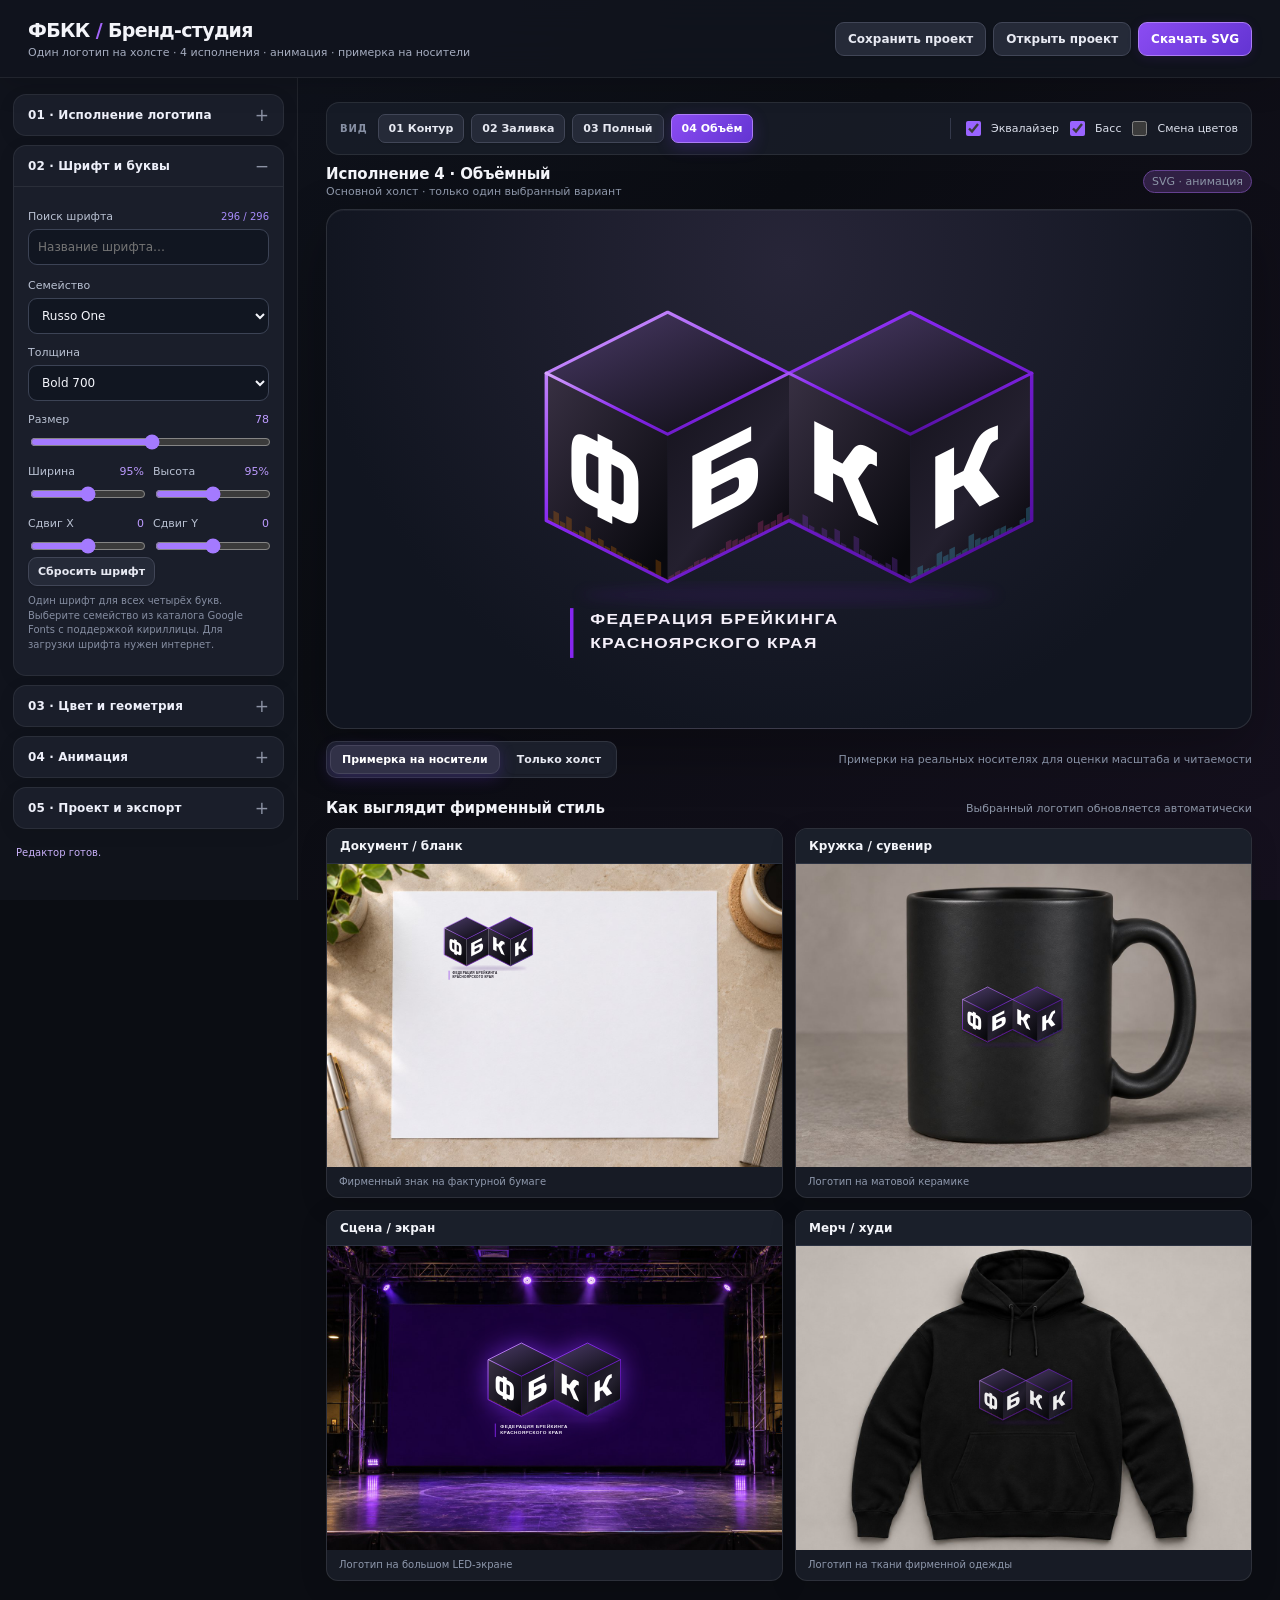
==== fbkk-brand-studio/index.html @ 829b1693 "feat: publish FBKK brand studio on Pages" ====
<!doctype html><html lang="ru"><head><meta charset="utf-8"><meta name="viewport" content="width=device-width,initial-scale=1"><title>ФБКК · Бренд-студия</title><style>
:root{font-family:Inter,Arial,sans-serif;background:#0e0d13;color:#f5f2fa;font-synthesis:none}*{box-sizing:border-box}body{margin:0}button,input,select{font:inherit}button{cursor:pointer;border:1px solid #484052;background:#24202e;color:#f8f5ff;padding:10px 13px;border-radius:9px}button:hover{border-color:#a875fa}button.active,.primary{background:#7425d6;border-color:#9e5afa}button:disabled{opacity:.4;cursor:not-allowed}header{display:flex;justify-content:space-between;align-items:center;gap:12px;padding:15px 22px;border-bottom:1px solid #302a3a;flex-wrap:wrap}header h1{font-size:19px;margin:0}header p{margin:4px 0 0;color:#a9a1b4;font-size:12px}.topactions{display:flex;gap:7px;flex-wrap:wrap}.layout{display:grid;grid-template-columns:310px minmax(0,1fr);min-height:calc(100vh - 75px)}aside{background:#16131d;border-right:1px solid #302a3a;padding:15px;overflow:auto;max-height:calc(100vh - 75px);position:sticky;top:0}.section{border:1px solid #342d40;border-radius:12px;margin-bottom:11px;overflow:hidden}.section>summary{list-style:none;cursor:pointer;padding:13px 14px;font-weight:700;font-size:13px;display:flex;justify-content:space-between}.section>summary:after{content:'⌄';color:#b69cd3}.section[open]>summary{border-bottom:1px solid #342d40}.section-body{padding:12px 14px 15px}.hint{font-size:11px;color:#aaa1b6;line-height:1.5}.label{display:flex;justify-content:space-between;align-items:center;margin:12px 0 5px;font-size:12px;color:#c9c0d3}.label output{color:#caa6ff;font-variant-numeric:tabular-nums}input[type=range]{width:100%;accent-color:#a15aff}input[type=text],select{background:#24202d;border:1px solid #4b4256;color:#fff;width:100%;border-radius:8px;padding:9px;min-width:0}input[type=color]{width:100%;height:32px;border:0;background:transparent;cursor:pointer}.two{display:grid;grid-template-columns:1fr 1fr;gap:10px}.toggle{display:flex;justify-content:space-between;align-items:center;gap:8px;font-size:13px;padding:9px 0}.toggle input{accent-color:#9b4bea;width:18px;height:18px}.seg{display:grid;grid-template-columns:repeat(2,1fr);gap:6px}.seg button{font-size:12px;padding:9px 5px}.stage{padding:19px;min-width:0}.stage-top{display:flex;justify-content:space-between;align-items:center;gap:12px;flex-wrap:wrap;margin-bottom:12px}.stage-top h2{font-size:16px;margin:0}.stage-top span{font-size:12px;color:#ada4bb}.canvas{background:radial-gradient(ellipse at 50% 15%,#292132,#121019 70%);border:1px solid #393042;border-radius:15px;min-height:360px;display:flex;align-items:center;justify-content:center;overflow:hidden;padding:18px}.canvas.light{background:#f7f7f8}.canvas svg{width:min(100%,850px);max-height:560px;display:block}.below{display:flex;align-items:center;justify-content:space-between;gap:12px;flex-wrap:wrap;margin:12px 0 25px}.tabs{display:flex;gap:7px;flex-wrap:wrap}.tabs button{font-size:12px}.mock-grid{display:grid;grid-template-columns:repeat(2,minmax(0,1fr));gap:14px}.mock{border:1px solid #393040;border-radius:13px;overflow:hidden;background:#201c28}.mock header{padding:11px 14px;border:0;background:#211c29;font-size:13px;font-weight:700}.mock .visual{background:#f2f1f4;aspect-ratio:1.5;display:flex;align-items:center;justify-content:center}.mock .visual svg{display:block;width:100%;height:100%}.mock footer{font-size:11px;color:#aca4b8;padding:10px 14px;line-height:1.4}.muted{color:#a9a0b5;font-size:12px}.status{color:#c7a1f8;font-size:11px;margin-top:9px;line-height:1.5}.pill{background:#282132;color:#d3b9f8;padding:4px 8px;border-radius:20px;font-size:11px}.compact-actions{display:flex;gap:7px;flex-wrap:wrap}.compact-actions button{font-size:12px;padding:8px}.hidden{display:none!important}@media(max-width:920px){.layout{grid-template-columns:1fr}aside{position:static;max-height:none;border-right:0;border-bottom:1px solid #302a3a}.mock-grid{grid-template-columns:1fr}}@media(max-width:540px){.stage{padding:10px}.canvas{min-height:260px;padding:4px}.topactions button{font-size:11px;padding:8px}}

/* Studio v7 — compact, coherent interface */
:root{font-family:Inter,ui-sans-serif,system-ui,-apple-system,"Segoe UI",Arial,sans-serif;background:#0c0e14;color:#eef0f6;color-scheme:dark}
body{background:#0c0e14;font-size:13px}button{transition:background .15s,border-color .15s,transform .15s;background:#20232e;border:1px solid #353a49;color:#e7e9f2;border-radius:9px;padding:8px 11px;font-weight:550}button:hover{background:#2a2c3b;border-color:#7765a4}button.active,.primary{background:#7134dd;border-color:#8652e9;color:#fff}button:focus-visible,summary:focus-visible,input:focus-visible,select:focus-visible{outline:2px solid #a48aff;outline-offset:2px}
body>header{height:66px;padding:10px 24px;border-bottom:1px solid #272c39;background:#12151e;position:relative;z-index:3;flex-wrap:nowrap}header h1{font-size:17px;letter-spacing:-.4px;font-weight:760}header p{font-size:11px;color:#8992a6;margin-top:2px}.topactions{gap:7px}.topactions button{font-size:12px;padding:9px 12px}.topactions .primary{box-shadow:0 2px 12px #6d2cd022}
.layout{grid-template-columns:270px minmax(0,1fr);min-height:calc(100vh - 66px)}aside{background:#12151e;border-right:1px solid #282e3b;padding:14px 11px;max-height:calc(100vh - 66px);top:0;scrollbar-width:thin;scrollbar-color:#35384b transparent}.section{border:1px solid #2a2f3e;border-radius:10px;margin-bottom:7px;background:#171b25}.section>summary{padding:11px 12px;font-size:12px;font-weight:650;letter-spacing:.01em;color:#dce0ec;align-items:center}.section>summary:after{content:'+';font-size:17px;line-height:10px;font-weight:400;color:#8d93a5}.section[open]>summary:after{content:'−'}.section[open]>summary{border-bottom:1px solid #2b3040}.section-body{padding:9px 12px 12px}.hint{font-size:10px;color:#858da1;line-height:1.45;margin:8px 0}.label{font-size:11px;color:#abb4c7;margin:10px 0 4px}.label output{color:#bd9bff}.toggle{font-size:11.5px;padding:7px 0;color:#d6dbe6}.toggle input{width:15px;height:15px;accent-color:#8a52ef}input[type=text],select{font-size:12px;background:#10141e;border-color:#343a4b;padding:8px 9px;border-radius:7px}input[type=range]{height:16px;accent-color:#9357f5}.two{gap:9px}.seg{gap:5px}.seg button{padding:8px 3px;font-size:11px}.compact-actions button{font-size:11px;padding:7px 9px}.stage{padding:18px 24px 32px;max-width:1600px;width:100%;margin:0 auto}.stage-top{margin-bottom:11px}.stage-top h2{font-size:14px;font-weight:700;letter-spacing:-.15px}.stage-top span{font-size:11px;color:#8c95a7}.pill{font-size:10px;background:#202132;color:#bba3f2;border:1px solid #333047}.canvas{border:1px solid #303747;background:radial-gradient(ellipse at 50% 5%,#202431,#141823 78%);border-radius:15px;padding:14px;min-height:0;box-shadow:0 12px 35px #0000001c}.canvas.light{background:#f3f4f7}.canvas svg{width:min(100%,780px);max-height:min(52vh,480px);min-height:0}.below{margin:12px 0 21px}.tabs{gap:5px;padding:3px;border:1px solid #2e3342;border-radius:10px;background:#171b25}.tabs button{padding:7px 11px;font-size:11px;border-color:transparent;background:transparent}.tabs button.active{background:#313147;border-color:#45445b;color:#fff}.muted{font-size:11px;color:#8791a5}.mock-grid{gap:12px}.mock{border-color:#303646;border-radius:12px;background:#171b25}.mock header{background:#1a1f2a;padding:10px 13px;font-size:12px;border-bottom:1px solid #2b3140}.mock .visual{aspect-ratio:1.8;background:#eef0f5}.mock footer{font-size:10px;color:#8e98ac;padding:8px 12px}.status{font-size:10px;color:#bca5f4}
.studio-bar{display:flex;align-items:center;gap:12px;justify-content:space-between;flex-wrap:wrap;margin-bottom:14px;padding:9px 11px;background:#161b26;border:1px solid #2c3241;border-radius:12px}.studio-bar .bar-group{display:flex;align-items:center;gap:7px;flex-wrap:wrap}.studio-bar .bar-label{font-size:10px;color:#8790a4;text-transform:uppercase;letter-spacing:.09em;font-weight:750;margin-right:3px}.studio-bar .bar-group button{font-size:11px;padding:7px 10px;border-radius:7px}.studio-bar .bar-group button.selected{background:#6b32cf;border-color:#8650e8;color:#fff}.studio-bar .bar-toggle{display:flex;align-items:center;gap:7px;font-size:11px;color:#dce0ec;cursor:pointer}.studio-bar input{accent-color:#9a64ff;width:15px;height:15px}.studio-bar .bar-divider{height:21px;width:1px;background:#34394b;margin:0 4px}.studio-bar .bar-note{font-size:10px;color:#7f889d}
@media(max-width:1100px){.layout{grid-template-columns:242px minmax(0,1fr)}.stage{padding:14px}.studio-bar{gap:8px}}
@media(max-width:780px){body>header{height:auto;min-height:66px;flex-wrap:wrap;padding:12px 15px}.layout{grid-template-columns:1fr}aside{position:static;max-height:none;display:grid;grid-template-columns:repeat(2,minmax(0,1fr));gap:7px;padding:10px;border-right:0;border-bottom:1px solid #2d3342}aside .section{margin:0}aside .section:last-child:nth-child(odd){grid-column:1/-1}.stage{padding:12px}.mock-grid{grid-template-columns:repeat(2,minmax(0,1fr))}.canvas svg{max-height:450px}}
@media(max-width:530px){aside{grid-template-columns:1fr}.mock-grid{grid-template-columns:1fr}.topactions button{font-size:11px;padding:7px 9px}.studio-bar{padding:9px}.studio-bar .bar-group button{padding:7px 8px}.bar-divider{display:none}.stage-top span{display:none}}

#modes[hidden]{display:none!important}.studio-bar{margin-bottom:10px}.section:first-child .section-body{padding-top:7px}

/* Brand Studio — refreshed workspace */
:root{background:#0b0d13;color:#f3f4f9;color-scheme:dark}
body{background:linear-gradient(135deg,#10141f 0%,#0b0d13 45%,#15101e 100%) fixed}
body>header{height:auto;min-height:78px;padding:16px 28px;background:#11141eea;backdrop-filter:blur(18px);border-bottom:1px solid #ffffff12;box-shadow:0 8px 30px #0002}
body>header h1{font-size:19px;letter-spacing:-.035em}body>header p{font-size:11px;color:#a6adc0;margin-top:5px}
.layout{grid-template-columns:298px minmax(0,1fr);min-height:calc(100vh - 78px)}
aside{background:#11141de8;border-right:1px solid #ffffff12;padding:16px 13px;max-height:calc(100vh - 78px)}
.section{background:#1a1e2a;border-color:#ffffff12;border-radius:13px;margin-bottom:9px;box-shadow:0 4px 18px #00000012}
.section>summary{font-size:12px;padding:13px 14px;color:#eef0fa}.section[open]>summary{border-bottom-color:#ffffff12}
.section-body{padding:11px 14px 15px}.label{font-size:11px;margin:12px 0 6px;color:#b9c1d2}
input[type=text],select{background:#111621;border:1px solid #3c4355;border-radius:9px;min-height:36px;color:#f4f5fb}
input[type=text]:hover,select:hover{border-color:#8a6acc}select{cursor:pointer}
input[type=range]{accent-color:#a47aff}.toggle input{accent-color:#a47aff}
button{border-radius:9px;border-color:#414657;background:#252a38;box-shadow:0 1px 2px #0002}
button:hover{background:#32394b;border-color:#aa81f5;transform:translateY(-1px)}
button.active,.primary,.studio-bar .bar-group button.selected{background:linear-gradient(135deg,#8b4cf2,#6334d2);border-color:#ac7cf7;box-shadow:0 4px 16px #6d36dc40}
.stage{padding:24px 28px 36px}.stage-top h2{font-size:15px}.studio-bar{background:#1a1e2acc;border-color:#ffffff15;border-radius:13px;padding:11px 13px}
.canvas{background:radial-gradient(ellipse at 50% 10%,#272538,#111520 73%);border-color:#ffffff1c;border-radius:18px;box-shadow:0 20px 55px #0004,inset 0 1px #ffffff0b;padding:25px}
.canvas.light{background:#f8f8fb}.tabs{background:#1b1f2b;border-color:#ffffff18}.mock{border-color:#ffffff18;box-shadow:0 8px 28px #0002}
.pill{background:#302044;border-color:#644190;color:#dbc5ff}.status{padding:7px 3px;color:#c9b0f8}
#fontCount{font-size:10px;color:#a78bfa}#fontSearch{margin-bottom:2px}
@media(max-width:1100px){.layout{grid-template-columns:260px minmax(0,1fr)}}
@media(max-width:780px){.layout{grid-template-columns:1fr}aside{max-height:none}.stage{padding:16px}}
@media(max-width:530px){body>header{padding:14px}.stage{padding:11px}.canvas{padding:9px}}


.mock .visual{position:relative;aspect-ratio:3/2;overflow:hidden;background:#171b25}
.mock .visual>img{width:100%;height:100%;display:block;object-fit:cover}
.mock .visual>.mock-logo{position:absolute;display:flex;align-items:center;justify-content:center;pointer-events:none}
.mock .visual>.mock-logo svg{width:100%;height:100%;display:block}
.mock-letterhead .mock-logo{left:20%;top:13%;width:31%;height:28%}
.mock-mug .mock-logo{left:34%;top:31%;width:27%;height:34%;filter:drop-shadow(0 1px 1px #0005)}
.mock-stage .mock-logo{left:31%;top:25%;width:38%;height:42%;filter:drop-shadow(0 0 12px #8b32ff99)}
.mock-hoodie .mock-logo{left:38%;top:34%;width:25%;height:27%;opacity:.93;filter:drop-shadow(0 1px 2px #0007)}
</style></head><body><header><div><h1>ФБКК <span style="color:#a365f9">/</span> Бренд-студия</h1><p>Один логотип на холсте · 4 исполнения · анимация · примерка на носители</p></div><div class="topactions"><button id="save">Сохранить проект</button><button id="open">Открыть проект</button><button class="primary" id="export">Скачать SVG</button><input hidden type="file" accept=".json,application/json" id="file"></div></header><div class="layout"><aside>
<details class="section" open><summary>01 · Исполнение логотипа</summary><div class="section-body"><div class="seg" id="modes" hidden><button data-mode="wire">1 · Контур</button><button data-mode="front">2 · Заливка</button><button data-mode="flat">3 · Полный</button><button data-mode="depth">4 · Объём</button></div><label class="toggle">Подпись федерации <input type="checkbox" id="caption" checked></label><label class="toggle">Светлый фон холста <input type="checkbox" id="light"></label><label class="toggle">Поменять цвета букв и граней <input type="checkbox" id="invert"></label></div></details>
<details class="section" open><summary>02 · Шрифт и буквы</summary><div class="section-body"><label class="label" for="fontSearch">Поиск шрифта <output id="fontCount"></output></label><input id="fontSearch" type="text" placeholder="Название шрифта…" autocomplete="off"><label class="label" for="font">Семейство</label><select id="font" aria-label="Шрифт Google с поддержкой кириллицы"></select><label class="label">Толщина</label><select id="weight"><option value="400">Regular 400</option><option value="500">Medium 500</option><option value="600">Semi Bold 600</option><option value="700" selected>Bold 700</option><option value="800">Extra Bold 800</option><option value="900">Black 900</option></select><label class="label">Размер <output id="sizeOut"></output></label><input id="size" type="range" min="45" max="110" value="78"><div class="two"><div><label class="label">Ширина <output id="widthOut"></output></label><input id="width" type="range" min="65" max="125" value="95"></div><div><label class="label">Высота <output id="heightOut"></output></label><input id="height" type="range" min="65" max="125" value="95"></div></div><div class="two"><div><label class="label">Сдвиг X <output id="xOut"></output></label><input id="x" type="range" min="-25" max="25" value="0"></div><div><label class="label">Сдвиг Y <output id="yOut"></output></label><input id="y" type="range" min="-25" max="25" value="0"></div></div><div class="compact-actions"><button id="resetFont">Сбросить шрифт</button></div><p class="hint">Один шрифт для всех четырёх букв. Выберите семейство из каталога Google Fonts с поддержкой кириллицы. Для загрузки шрифта нужен интернет.</p></div></details>
<details class="section"><summary>03 · Цвет и геометрия</summary><div class="section-body"><div class="two"><div><label class="label">Контур</label><input id="stroke" type="color" value="#8626ef"></div><div><label class="label">Буквы</label><input id="letter" type="color" value="#ffffff"></div><div><label class="label">Грани</label><input id="face" type="color" value="#111015"></div><div><label class="label">Акцент</label><input id="accent" type="color" value="#ff7a00"></div></div><label class="label">Высота кубов <output id="cubeHeightOut"></output></label><input id="cubeHeight" type="range" min="80" max="110" value="88"><p class="hint">88% — ранее согласованная визуальная коррекция высоты. Оба куба меняются синхронно.</p></div></details>
<details class="section" open><summary>04 · Анимация</summary><div class="section-body"><label class="toggle">Эквалайзер <input type="checkbox" id="eq" checked></label><label class="label">Высота эквалайзера <output id="eqHeightOut"></output></label><input type="range" id="eqHeight" min="5" max="28" value="13"><label class="label">Прозрачность <output id="eqOpacityOut"></output></label><input type="range" id="eqOpacity" min="5" max="60" value="23"><label class="toggle">Басовый эффект <input type="checkbox" id="bass" checked></label><label class="label">Вариант баса</label><select id="bassMode"><option value="pulse">1 · Импульс</option><option value="wave">2 · Волна</option><option value="membrane" selected>3 · Мембрана</option></select><label class="label">Интенсивность баса <output id="bassPowerOut"></output></label><input type="range" id="bassPower" min="1" max="100" value="30"><label class="label">Темп <output id="bpmOut"></output></label><input type="range" id="bpm" min="65" max="160" value="112"><label class="toggle">Пауза анимации <input type="checkbox" id="paused"></label><p class="hint">Анимация имитирует музыкальный ритм. Не анализирует звук микрофона или аудиофайл.</p></div></details>
<details class="section"><summary>05 · Проект и экспорт</summary><div class="section-body"><label class="label">Название проекта</label><input type="text" id="projectName" value="ФБКК — основной логотип"><div class="compact-actions" style="margin-top:12px"><button id="exportStatic">SVG без анимации</button><button id="exportPng">PNG холста</button><button id="reset">Сбросить всё</button></div><p class="hint">SVG содержит анимацию без внешних JS-библиотек. Шрифты Google Fonts могут потребовать подключения к сети; для полиграфии рекомендуется перевести текст в кривые.</p></div></details>
<div class="status" id="status">Редактор готов.</div></aside><main class="stage"><div class="stage-top"><div><h2 id="currentTitle">Исполнение 4 · Объёмное</h2><span>Основной холст · только один выбранный вариант</span></div><span class="pill" id="modePill">SVG · анимированный</span></div><div id="canvas" class="canvas"></div><div class="below"><div class="tabs"><button id="toggleMock" class="active">Примерка на носители</button><button id="toggleOnly">Только холст</button></div><span class="muted">Примерки на реальных носителях для оценки масштаба и читаемости</span></div><section id="mockSection"><div class="stage-top"><h2>Как выглядит фирменный стиль</h2><span>Выбранный логотип обновляется автоматически</span></div><div class="mock-grid" id="mockGrid"></div></section></main></div>
<script>
const CYRILLIC_FONTS=["Advent Pro","Akt","Alegreya","Alegreya Sans","Alegreya Sans SC","Alegreya SC","Alice","Alumni Sans","Alumni Sans Collegiate One","Alumni Sans Pinstripe","Alumni Sans SC","Amatic SC","Andika","Anonymous Pro","Arimo","Arsenal","Arsenal SC","Bad Script","Balsamiq Sans","Bellota","Bellota Text","Bitter","BIZ UDGothic","BIZ UDMincho","BIZ UDPGothic","BIZ UDPMincho","Bona Nova","Bona Nova SC","Brygada 1918","Cactus Classical Serif","Carlito","Cascadia Code","Cascadia Mono","Caveat","Charis SIL","Chiron GoRound TC","Chiron Hei HK","Chiron Sung HK","Chocolate Classical Sans","Climate Crisis","Comfortaa","Comforter","Comforter Brush","Comic Relief","Commissioner","Cormorant","Cormorant Garamond","Cormorant Infant","Cormorant SC","Cormorant Unicase","Cousine","Cuprum","Days One","Dela Gothic One","Didact Gothic","DotGothic16","EB Garamond","El Messiri","Exo 2","Finlandica Headline","Finlandica Text","Fira Code","Fira Mono","Fira Sans","Fira Sans Condensed","Fira Sans Extra Condensed","Flow Block","Flow Circular","Flow Rounded","Forum","Gabriela","Geist","Geist Mono","Gentium Book Plus","Gentium Plus","Geologica","Gidole","Golos Text","Google Sans","Gothic A1","Great Vibes","Hachi Maru Pop","Handjet","Hina Mincho","Huninn","IBM Plex Mono","IBM Plex Sans","IBM Plex Sans JP","IBM Plex Serif","Inter","Inter Tight","Iosevka Charon","Iosevka Charon Mono","Istok Web","JetBrains Mono","Jost","Jura","Kablammo","Kaisei Decol","Kaisei HarunoUmi","Kaisei Opti","Kaisei Tokumin","Kelly Slab","Kiwi Maru","Klee One","Kosugi","Kosugi Maru","Kurale","Ledger","Libertinus Sans","Libertinus Serif","Libertinus Serif Display","Libre Franklin","Lilex","LINE Seed JP","Liter","Literata","Lobster","Lora","Lunasima","LXGW Marker Gothic","LXGW WenKai Mono TC","LXGW WenKai TC","M PLUS 1p","M PLUS Rounded 1c","Manrope","Marck Script","Marmelad","Martian Mono","Merriweather","Moderustic","Monomakh","Montserrat","Montserrat Alternates","Montserrat Underline","Mulish","Murecho","Nata Sans","Neucha","News Cycle","Nobile","Noto Sans","Noto Sans Display","Noto Sans HK","Noto Sans JP","Noto Sans KR","Noto Sans Mono","Noto Sans SC","Noto Sans TC","Noto Serif","Noto Serif Display","Noto Serif HK","Noto Serif JP","Noto Serif KR","Noto Serif SC","Noto Serif TC","Nunito","Nunito Sans","Oi","Old Standard TT","Onest","Open Sans","Oranienbaum","Orelega One","Oswald","Overpass","Overpass Mono","Pacifico","Pangolin","Pattaya","Philosopher","Piazzolla","Pixelify Sans","Play","Playfair","Playfair Display","Playfair Display SC","Playpen Sans","Pliant","Pochaevsk","Podkova","Poiret One","Ponomar","Prata","Press Start 2P","Prosto One","PT Mono","PT Sans","PT Sans Caption","PT Sans Narrow","PT Serif","PT Serif Caption","Raleway","Rampart One","Reggae One","Roboto","Roboto Condensed","Roboto Flex","Roboto Mono","Roboto Serif","Roboto Slab","Rubik","Rubik 80s Fade","Rubik Beastly","Rubik Broken Fax","Rubik Bubbles","Rubik Burned","Rubik Dirt","Rubik Distressed","Rubik Doodle Shadow","Rubik Doodle Triangles","Rubik Gemstones","Rubik Glitch","Rubik Glitch Pop","Rubik Iso","Rubik Lines","Rubik Maps","Rubik Marker Hatch","Rubik Maze","Rubik Microbe","Rubik Mono One","Rubik Moonrocks","Rubik Pixels","Rubik Puddles","Rubik Scribble","Rubik Spray Paint","Rubik Storm","Rubik Vinyl","Rubik Wet Paint","Ruda","Ruslan Display","Russo One","Sansation","Sawarabi Gothic","Scada","Science Gothic","Seymour One","Shafarik","Shantell Sans","SN Pro","Sofia Sans","Sofia Sans Condensed","Sofia Sans Extra Condensed","Sofia Sans Semi Condensed","Source Code Pro","Source Sans 3","Source Serif 4","Spectral","Spectral SC","Stalinist One","Stick","STIX Two Text","Tektur","Tenor Sans","TikTok Sans","Tinos","Tiny5","Tiny5 Duo","Train One","Triodion","Tuffy","Ubuntu","Ubuntu Condensed","Ubuntu Mono","Ubuntu Sans","Ubuntu Sans Mono","Unbounded","Underdog","UoqMunThenKhung","Viaoda Libre","Victor Mono","Vollkorn","Vollkorn SC","WDXL Lubrifont JP N","WDXL Lubrifont SC","WDXL Lubrifont TC","Wix Madefor Display","Wix Madefor Text","Xmind","Yanone Kaffeesatz","Yeseva One","Yomogi","Ysabeau","Ysabeau Infant","Ysabeau Office","Ysabeau SC","Yuji Boku","Yuji Mai","Yuji Syuku","Zen Antique","Zen Antique Soft","Zen Kaku Gothic Antique","Zen Kaku Gothic New","Zen Kurenaido","Zen Maru Gothic","Zen Old Mincho"];
const $=id=>document.getElementById(id);const defaults={mode:'depth',caption:true,light:false,invert:false,font:'Russo One',weight:700,size:78,width:95,height:95,x:0,y:0,stroke:'#8626ef',letter:'#ffffff',face:'#111015',accent:'#ff7a00',cubeHeight:88,eq:true,eqHeight:13,eqOpacity:23,bass:true,bassMode:'membrane',bassPower:30,bpm:112,paused:false,projectName:'ФБКК — основной логотип'};let s={...defaults};let loaded=new Set();let updateTimer;const modes={wire:'1 · Контурный',front:'2 · С заливкой',flat:'3 · Полный',depth:'4 · Объёмный'};
const faces=[[[100,95],[205,155],[205,300],[100,240]],[[205,155],[310,95],[310,240],[205,300]],[[310,95],[415,155],[415,300],[310,240]],[[415,155],[520,95],[520,240],[415,300]]];const tops=[[[100,95],[205,35],[310,95],[205,155]],[[310,95],[415,35],[520,95],[415,155]]];const poly=p=>p.map(q=>q.join(',')).join(' ');const esc=t=>String(t).replace(/[&<>"']/g,c=>({'&':'&amp;','<':'&lt;','>':'&gt;','"':'&quot;',"'":'&apos;'}[c]));
function populateFonts(query=''){const select=$('font');const current=s.font;const matches=CYRILLIC_FONTS.filter(name=>name.toLocaleLowerCase().includes(query.trim().toLocaleLowerCase()));select.replaceChildren();for(const name of matches){const option=document.createElement('option');option.value=name;option.textContent=name;select.append(option)}if(!matches.includes(current)){const option=document.createElement('option');option.value=current;option.textContent=current+' · выбран';select.prepend(option)}select.value=current;$('fontCount').textContent=matches.length+' / '+CYRILLIC_FONTS.length} $('fontSearch').addEventListener('input',e=>populateFonts(e.target.value));
function loadFont(name){if(!name||loaded.has(name))return;loaded.add(name);const l=document.createElement('link');l.rel='stylesheet';l.href='https://fonts.googleapis.com/css2?family='+encodeURIComponent(name).replace(/%20/g,'+')+'&display=swap';l.onload=()=>document.fonts.load('100px "'+name.replace(/["<>]/g,'')+'"','ФБКК').then(()=>render()).catch(()=>{});document.head.appendChild(l);}
function glyphs(){const c=glyphs.canvas||(glyphs.canvas=document.createElement('canvas'));const ctx=c.getContext('2d');return ['Ф','Б','К','К'].map((char,i)=>{const p=faces[i],a=p[1][0]-p[0][0],b=p[1][1]-p[0][1],cx=p[3][0]-p[0][0],d=p[3][1]-p[0][1];const family=s.font.replace(/["<>]/g,'');ctx.font=`${s.weight} 100px "${family}",Arial,sans-serif`;const m=ctx.measureText(char);const left=m.actualBoundingBoxLeft||0,right=m.actualBoundingBoxRight||m.width,asc=m.actualBoundingBoxAscent||74,desc=m.actualBoundingBoxDescent||10;const w=Math.max(1,left+right),h=Math.max(1,asc+desc);const sx=Math.min(.88,s.size/100*s.width/100*.79)/w,sy=Math.min(.86,s.size/100*s.height/100*.81)/h;const ox=-w/2+left,oy=h/2-desc;return `<g transform="matrix(${a} ${b} ${cx} ${d} ${p[0][0]} ${p[0][1]})"><g transform="translate(${(.5+s.x/360).toFixed(5)} ${(.5+s.y/360).toFixed(5)}) scale(${sx.toFixed(7)} ${sy.toFixed(7)})"><text x="${ox.toFixed(4)}" y="${oy.toFixed(4)}" font-family="${esc(family)},Arial,sans-serif" font-size="100" font-weight="${s.weight}" fill="${s.invert?s.face:s.letter}">${char}</text></g></g>`}).join('')}
function equalizers(id,animated){if(!s.eq)return '';const colors=['#ff8500','#ef439b','#9a43fb','#4dd5ff'];let out='';faces.forEach((p,i)=>{const a=p[1][0]-p[0][0],b=p[1][1]-p[0][1],c=p[3][0]-p[0][0],d=p[3][1]-p[0][1];let bars='';const n=19;for(let j=0;j<n;j++){const x=j/n+.006,w=.87/n;const max=s.eqHeight/100;const base=.17+.83*(.5+.5*Math.sin(j*2.3+i*1.7));const lo=Math.max(.025,max*(.10+base*.22));const hi=Math.max(lo+.004,max*(.34+base*.60));const duration=(60/s.bpm*(.55+(j%5)*.11)).toFixed(3);const begin=(-((j*7+i*13)%17)*.063).toFixed(3);bars+=`<rect x="${x.toFixed(4)}" y="${(1-lo).toFixed(4)}" width="${w.toFixed(4)}" height="${lo.toFixed(4)}" fill="${colors[i]}" rx=".003">${animated?`<animate attributeName="y" values="${1-lo};${1-hi};${1-lo*.6};${1-lo}" dur="${duration}s" begin="${begin}s" repeatCount="indefinite"/><animate attributeName="height" values="${lo};${hi};${lo*.6};${lo}" dur="${duration}s" begin="${begin}s" repeatCount="indefinite"/>`:''}</rect>`}out+=`<g clip-path="url(#${id}clip${i})" opacity="${s.eqOpacity/100}"><g transform="matrix(${a} ${b} ${c} ${d} ${p[0][0]} ${p[0][1]})">${bars}</g></g>`});return out}
function logoSvg({animated=true,background='transparent',caption=s.caption}={}){const id='fbkk';const wire=s.mode==='wire',depth=s.mode==='depth',hasTop=s.mode==='flat'||depth;const dur=(60/s.bpm).toFixed(3);const power=s.bassPower/100;const hy=s.cubeHeight/100;const edge=s.invert?s.face:(depth?`url(#${id}edge)`:s.stroke);const outlines=hasTop?['M100 95 L205 35 L310 95 L415 35 L520 95 L520 240 L415 300 L310 240 L205 300 L100 240 Z','M100 95 L205 155 L310 95 L415 155 L520 95','M205 155 L205 300','M310 95 L310 240','M415 155 L415 300']:['M100 95 L205 155 L310 95 L415 155 L520 95 L520 240 L415 300 L310 240 L205 300 L100 240 Z','M205 155 L205 300','M310 95 L310 240','M415 155 L415 300'];let defs=`<defs><filter id="fbkkInvert" color-interpolation-filters="sRGB"><feComponentTransfer><feFuncR type="linear" slope="-1" intercept="1"/><feFuncG type="linear" slope="-1" intercept="1"/><feFuncB type="linear" slope="-1" intercept="1"/></feComponentTransfer></filter><linearGradient id="${id}top" x2=".85" y2="1"><stop stop-color="#4b3b68"/><stop offset="1" stop-color="#0e0d14"/></linearGradient><linearGradient id="${id}left" x2=".8" y2="1"><stop stop-color="#383043"/><stop offset="1" stop-color="#09090e"/></linearGradient><linearGradient id="${id}right" x2=".8" y2="1"><stop stop-color="#14121c"/><stop offset=".6" stop-color="#24202f"/><stop offset="1" stop-color="#07060b"/></linearGradient><linearGradient id="${id}edge" x2="1" y2="1"><stop stop-color="#d6a5ff"/><stop offset=".4" stop-color="${s.stroke}"/><stop offset="1" stop-color="#4a0a90"/></linearGradient><filter id="${id}blur"><feGaussianBlur stdDeviation="6"/></filter>${faces.map((p,i)=>`<clipPath id="${id}clip${i}"><polygon points="${poly(p)}"/></clipPath>`).join('')}</defs>`;let body='';if(depth)body+=`<ellipse cx="310" cy="313" rx="180" ry="11" fill="#421477" opacity=".2" filter="url(#${id}blur)"/>`;const bassOn=s.bass&&animated;const scale=1+power*.017, compress=1-power*.019;let bassAnim='';if(bassOn&&(s.bassMode==='pulse'||s.bassMode==='membrane')){const sx=s.bassMode==='pulse'?scale:1+power*.012;const sy=s.bassMode==='pulse'?scale:compress;bassAnim=`<animateTransform attributeName="transform" type="translate" values="0 0;${(310*(1-sx)).toFixed(3)} ${(300*(1-sy)).toFixed(3)};0 0;0 0" keyTimes="0;.11;.28;1" dur="${dur}s" repeatCount="indefinite" additive="sum"/><animateTransform attributeName="transform" type="scale" values="1 1;${sx.toFixed(5)} ${sy.toFixed(5)};1 1;1 1" keyTimes="0;.11;.28;1" dur="${dur}s" repeatCount="indefinite" additive="sum"/>`};if(bassOn&&s.bassMode==='wave')body+=`<ellipse cx="310" cy="305" rx="70" ry="8" fill="none" stroke="${s.stroke}" stroke-width="3" opacity="0"><animate attributeName="rx" values="70;215" dur="${dur}s" repeatCount="indefinite"/><animate attributeName="ry" values="8;20" dur="${dur}s" repeatCount="indefinite"/><animate attributeName="opacity" values=".36;0" dur="${dur}s" repeatCount="indefinite"/></ellipse>`;body+=`<g>${bassAnim}`;if(hasTop)body+=tops.map(p=>`<polygon points="${poly(p)}" fill="${s.invert?s.letter:(depth?`url(#${id}top)`:s.face)}"/>`).join('');body+=faces.map((p,i)=>`<polygon points="${poly(p)}" fill="${s.invert?s.letter:(wire?'none':depth?`url(#${id}${i%2===0?'left':'right'})`:s.face)}"/>`).join('');body+=equalizers(id,animated);body+=`<g fill="none" stroke="${edge}" stroke-width="${depth?3:3.4}" stroke-linecap="round" stroke-linejoin="round">${outlines.map(d=>`<path d="${d}"/>`).join('')}</g>`;body+=glyphs();body+='</g>';if(caption)body+=`<g font-family="Arial,sans-serif" fill="${background==='white'?'#16121e':'#f5f0fa'}" font-size="15" font-weight="800"><path d="M122 326 V375" stroke="${s.stroke}" stroke-width="3"/><text x="138" y="342" letter-spacing="1.3">ФЕДЕРАЦИЯ БРЕЙКИНГА</text><text x="138" y="365" letter-spacing="1.1">КРАСНОЯРСКОГО КРАЯ</text></g>`;const inner=`${defs}<g><g transform="translate(0 ${300*(1-hy)}) scale(1 ${hy})">${body}</g></g>`;const svg=`<svg xmlns="http://www.w3.org/2000/svg" viewBox="50 0 520 ${caption?405:325}" role="img" aria-label="ФБКК — ${esc(modes[s.mode])}" preserveAspectRatio="xMidYMid meet">${inner}</svg>`;return svg}
function updateState(){for(const key of Object.keys(defaults)){const el=$(key);if(!el)continue;if(el.type==='checkbox')s[key]=el.checked;else if(el.type==='range'||el.id==='weight')s[key]=Number(el.value);else s[key]=el.value}render()}
function render(){loadFont(s.font);document.querySelectorAll('[data-mode]').forEach(b=>b.classList.toggle('active',b.dataset.mode===s.mode));$('currentTitle').textContent='Исполнение '+modes[s.mode];$('modePill').textContent='SVG · '+(s.paused?'пауза':s.eq||s.bass?'анимация':'статичный');$('canvas').classList.toggle('light',s.light);$('canvas').innerHTML=logoSvg({animated:true,background:s.light?'white':'#171b27'});const svg=$('canvas').querySelector('svg');if(svg&&s.paused)svg.pauseAnimations();for(const key of ['size','width','height','x','y','cubeHeight','eqHeight','eqOpacity','bassPower','bpm'])$(key+'Out').textContent=s[key]+(['width','height','cubeHeight','eqOpacity','bassPower'].includes(key)?'%':key==='bpm'?' BPM':'');renderMockups()}
function mockLogo(caption,background){const old=s.caption;s.caption=caption;try{return logoSvg({animated:false,background,caption})}finally{s.caption=old}}
function renderMockups(){const items=[
  {name:'Документ / бланк',file:'letterhead',caption:true,background:'white',note:'Фирменный знак на фактурной бумаге'},
  {name:'Кружка / сувенир',file:'mug',caption:false,background:'dark',note:'Логотип на матовой керамике'},
  {name:'Сцена / экран',file:'stage',caption:true,background:'dark',note:'Логотип на большом LED-экране'},
  {name:'Мерч / худи',file:'hoodie',caption:false,background:'dark',note:'Логотип на ткани фирменной одежды'}
];$('mockGrid').innerHTML=items.map(item=>`<article class="mock mock-${item.file}"><header>${item.name}</header><div class="visual"><img src="assets/fbkk-mockups/${item.file}.jpg" alt="" loading="lazy"><div class="mock-logo" aria-label="Логотип ФБКК на носителе">${mockLogo(item.caption,item.background)}</div></div><footer>${item.note}</footer></article>`).join('')}
function download(filename,content,mime){const url=URL.createObjectURL(new Blob([content],{type:mime}));const a=document.createElement('a');a.href=url;a.download=filename;document.body.appendChild(a);a.click();a.remove();setTimeout(()=>URL.revokeObjectURL(url),1000)}function svgForExport(animated){const svg=logoSvg({animated,background:s.light?'white':'#171b27'});const family=encodeURIComponent(s.font).replace(/%20/g,'+');return svg.replace('<defs>',`<defs><style>@import url('https://fonts.googleapis.com/css2?family=${family}&amp;display=swap');</style>`)}
$('export').onclick=()=>download('FBKK_'+s.mode+'_animated.svg',svgForExport(true),'image/svg+xml');$('exportStatic').onclick=()=>download('FBKK_'+s.mode+'_static.svg',svgForExport(false),'image/svg+xml');$('save').onclick=()=>download('FBKK_brand_project.json',JSON.stringify({version:6,settings:s},null,2),'application/json');$('open').onclick=()=>$('file').click();$('file').onchange=async e=>{try{const d=JSON.parse(await e.target.files[0].text());if(!d.settings||!d.settings.mode||!modes[d.settings.mode])throw Error('Неверный формат');s={...defaults,...d.settings};sync();$('status').textContent='Проект загружен.'}catch(err){$('status').textContent='Ошибка: '+err.message}e.target.value=''};function sync(){populateFonts($('fontSearch').value);for(const [key,value] of Object.entries(s)){const el=$(key);if(el){if(el.type==='checkbox')el.checked=value;else el.value=value}}render()};$('reset').onclick=()=>{if(confirm('Вернуть все настройки к исходным?')){s={...defaults};sync()}};$('resetFont').onclick=()=>{Object.assign(s,{font:'Russo One',weight:700,size:78,width:95,height:95,x:0,y:0});sync()};document.querySelectorAll('[data-mode]').forEach(b=>b.onclick=()=>{s.mode=b.dataset.mode;render()});for(const key of Object.keys(defaults)){const el=$(key);if(el)el.addEventListener('input',()=>{updateState()})};$('toggleOnly').onclick=()=>{$('mockSection').classList.add('hidden');$('toggleOnly').classList.add('active');$('toggleMock').classList.remove('active')};$('toggleMock').onclick=()=>{$('mockSection').classList.remove('hidden');$('toggleMock').classList.add('active');$('toggleOnly').classList.remove('active')};$('exportPng').onclick=async()=>{try{const src=svgForExport(false),url=URL.createObjectURL(new Blob([src],{type:'image/svg+xml'})),im=new Image();im.onload=()=>{const c=document.createElement('canvas');c.width=1600;c.height=s.caption?1246:1000;const ctx=c.getContext('2d');ctx.drawImage(im,0,0,c.width,c.height);URL.revokeObjectURL(url);c.toBlob(b=>{if(b){const u=URL.createObjectURL(b),a=document.createElement('a');a.href=u;a.download='FBKK_'+s.mode+'.png';a.click();setTimeout(()=>URL.revokeObjectURL(u),1000)}else $('status').textContent='PNG недоступен: браузер заблокировал экспорт шрифта.'})};im.onerror=()=>{$('status').textContent='Не удалось преобразовать SVG в PNG.';URL.revokeObjectURL(url)};im.src=url}catch(e){$('status').textContent=e.message}};sync();
</script>
<script>
/* Additional quick controls mirror the existing editor state; rendering and export stay unchanged. */
(function(){
 const stage=document.querySelector('main.stage');if(!stage)return;
 const bar=document.createElement('div');bar.className='studio-bar';
 bar.innerHTML='<div class="bar-group" id="quickModes"><span class="bar-label">Вид</span><button type="button" data-quick="wire">01 Контур</button><button type="button" data-quick="front">02 Заливка</button><button type="button" data-quick="flat">03 Полный</button><button type="button" data-quick="depth">04 Объём</button></div><div class="bar-group"><span class="bar-divider"></span><label class="bar-toggle"><input type="checkbox" id="quickEq"> Эквалайзер</label><label class="bar-toggle"><input type="checkbox" id="quickBass"> Басс</label><label class="bar-toggle"><input type="checkbox" id="quickInvert"> Смена цветов</label></div>';
 stage.insertBefore(bar,stage.firstChild);
 const sync=()=>{
  document.querySelectorAll('[data-quick]').forEach(btn=>btn.classList.toggle('selected',!!document.querySelector('#modes [data-mode="'+btn.dataset.quick+'"].active')));
  document.getElementById('quickEq').checked=document.getElementById('eq').checked;
  document.getElementById('quickBass').checked=document.getElementById('bass').checked;
  document.getElementById('quickInvert').checked=document.getElementById('invert').checked;
 };
 document.querySelectorAll('[data-quick]').forEach(btn=>btn.addEventListener('click',()=>{document.querySelector('#modes [data-mode="'+btn.dataset.quick+'"]').click();sync()}));
 for(const [quick,original] of [['quickEq','eq'],['quickBass','bass'],['quickInvert','invert']]){
  document.getElementById(quick).addEventListener('change',e=>{const input=document.getElementById(original);input.checked=e.target.checked;input.dispatchEvent(new Event('change',{bubbles:true}));input.dispatchEvent(new Event('input',{bubbles:true}));sync()});
  document.getElementById(original).addEventListener('change',sync);document.getElementById(original).addEventListener('input',sync);
 }
 document.getElementById('modes').addEventListener('click',()=>requestAnimationFrame(sync));
 document.querySelectorAll('aside details.section').forEach((d,i)=>{d.open=i===1});
 requestAnimationFrame(sync);
})();
</script>
</body></html>
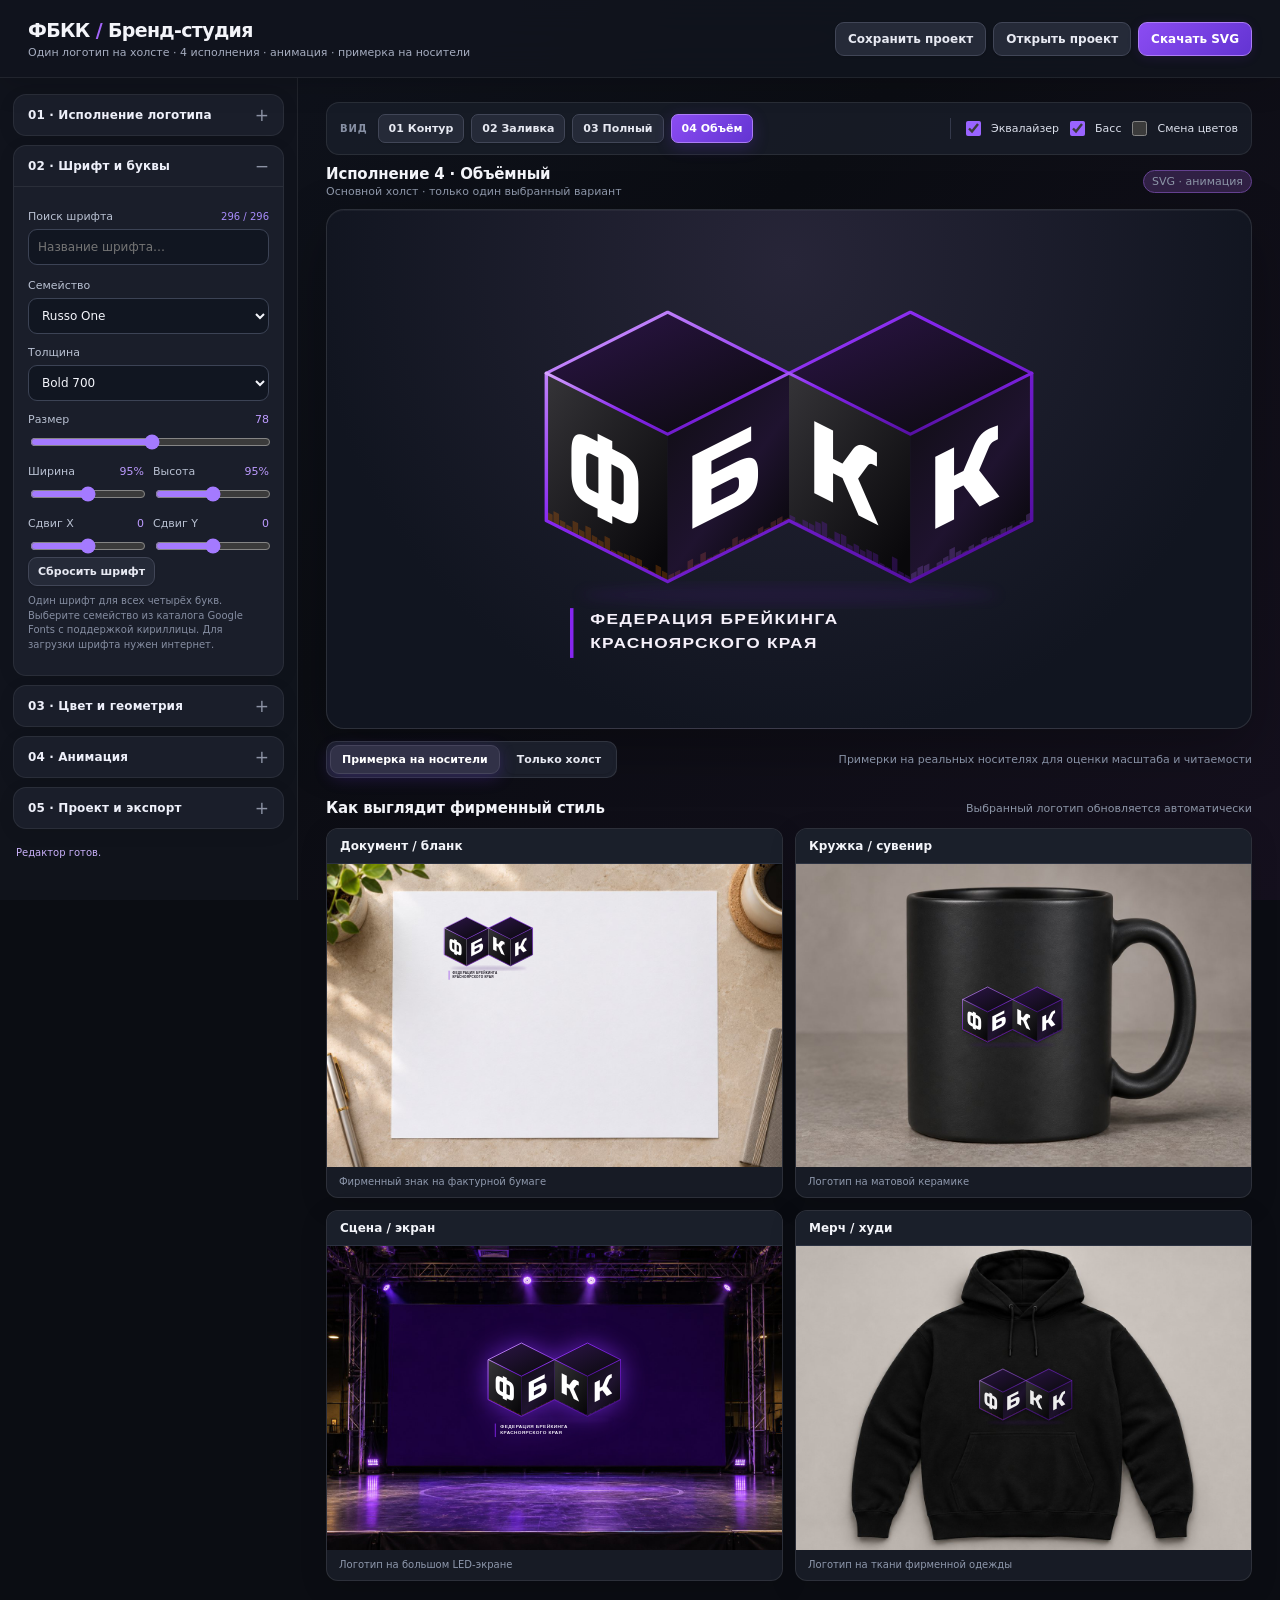
==== commit d2ed904f: "feat: add random brand style picker" ====
--- a/fbkk-brand-studio/index.html
+++ b/fbkk-brand-studio/index.html
@@ -47,10 +47,11 @@
 .mock-mug .mock-logo{left:34%;top:31%;width:27%;height:34%;filter:drop-shadow(0 1px 1px #0005)}
 .mock-stage .mock-logo{left:31%;top:25%;width:38%;height:42%;filter:drop-shadow(0 0 12px #8b32ff99)}
 .mock-hoodie .mock-logo{left:38%;top:34%;width:25%;height:27%;opacity:.93;filter:drop-shadow(0 1px 2px #0007)}
+.random-style{width:100%;margin-top:13px;padding:10px 12px}
 </style></head><body><header><div><h1>ФБКК <span style="color:#a365f9">/</span> Бренд-студия</h1><p>Один логотип на холсте · 4 исполнения · анимация · примерка на носители</p></div><div class="topactions"><button id="save">Сохранить проект</button><button id="open">Открыть проект</button><button class="primary" id="export">Скачать SVG</button><input hidden type="file" accept=".json,application/json" id="file"></div></header><div class="layout"><aside>
 <details class="section" open><summary>01 · Исполнение логотипа</summary><div class="section-body"><div class="seg" id="modes" hidden><button data-mode="wire">1 · Контур</button><button data-mode="front">2 · Заливка</button><button data-mode="flat">3 · Полный</button><button data-mode="depth">4 · Объём</button></div><label class="toggle">Подпись федерации <input type="checkbox" id="caption" checked></label><label class="toggle">Светлый фон холста <input type="checkbox" id="light"></label><label class="toggle">Поменять цвета букв и граней <input type="checkbox" id="invert"></label></div></details>
 <details class="section" open><summary>02 · Шрифт и буквы</summary><div class="section-body"><label class="label" for="fontSearch">Поиск шрифта <output id="fontCount"></output></label><input id="fontSearch" type="text" placeholder="Название шрифта…" autocomplete="off"><label class="label" for="font">Семейство</label><select id="font" aria-label="Шрифт Google с поддержкой кириллицы"></select><label class="label">Толщина</label><select id="weight"><option value="400">Regular 400</option><option value="500">Medium 500</option><option value="600">Semi Bold 600</option><option value="700" selected>Bold 700</option><option value="800">Extra Bold 800</option><option value="900">Black 900</option></select><label class="label">Размер <output id="sizeOut"></output></label><input id="size" type="range" min="45" max="110" value="78"><div class="two"><div><label class="label">Ширина <output id="widthOut"></output></label><input id="width" type="range" min="65" max="125" value="95"></div><div><label class="label">Высота <output id="heightOut"></output></label><input id="height" type="range" min="65" max="125" value="95"></div></div><div class="two"><div><label class="label">Сдвиг X <output id="xOut"></output></label><input id="x" type="range" min="-25" max="25" value="0"></div><div><label class="label">Сдвиг Y <output id="yOut"></output></label><input id="y" type="range" min="-25" max="25" value="0"></div></div><div class="compact-actions"><button id="resetFont">Сбросить шрифт</button></div><p class="hint">Один шрифт для всех четырёх букв. Выберите семейство из каталога Google Fonts с поддержкой кириллицы. Для загрузки шрифта нужен интернет.</p></div></details>
-<details class="section"><summary>03 · Цвет и геометрия</summary><div class="section-body"><div class="two"><div><label class="label">Контур</label><input id="stroke" type="color" value="#8626ef"></div><div><label class="label">Буквы</label><input id="letter" type="color" value="#ffffff"></div><div><label class="label">Грани</label><input id="face" type="color" value="#111015"></div><div><label class="label">Акцент</label><input id="accent" type="color" value="#ff7a00"></div></div><label class="label">Высота кубов <output id="cubeHeightOut"></output></label><input id="cubeHeight" type="range" min="80" max="110" value="88"><p class="hint">88% — ранее согласованная визуальная коррекция высоты. Оба куба меняются синхронно.</p></div></details>
+<details class="section"><summary>03 · Цвет и геометрия</summary><div class="section-body"><div class="two"><div><label class="label">Контур</label><input id="stroke" type="color" value="#8626ef"></div><div><label class="label">Буквы</label><input id="letter" type="color" value="#ffffff"></div><div><label class="label">Грани</label><input id="face" type="color" value="#111015"></div><div><label class="label">Акцент</label><input id="accent" type="color" value="#ff7a00"></div></div><button id="randomStyle" class="primary random-style" type="button">↻ Подобрать стиль</button><label class="label">Высота кубов <output id="cubeHeightOut"></output></label><input id="cubeHeight" type="range" min="80" max="110" value="88"><p class="hint">88% — ранее согласованная визуальная коррекция высоты. Оба куба меняются синхронно.</p></div></details>
 <details class="section" open><summary>04 · Анимация</summary><div class="section-body"><label class="toggle">Эквалайзер <input type="checkbox" id="eq" checked></label><label class="label">Высота эквалайзера <output id="eqHeightOut"></output></label><input type="range" id="eqHeight" min="5" max="28" value="13"><label class="label">Прозрачность <output id="eqOpacityOut"></output></label><input type="range" id="eqOpacity" min="5" max="60" value="23"><label class="toggle">Басовый эффект <input type="checkbox" id="bass" checked></label><label class="label">Вариант баса</label><select id="bassMode"><option value="pulse">1 · Импульс</option><option value="wave">2 · Волна</option><option value="membrane" selected>3 · Мембрана</option></select><label class="label">Интенсивность баса <output id="bassPowerOut"></output></label><input type="range" id="bassPower" min="1" max="100" value="30"><label class="label">Темп <output id="bpmOut"></output></label><input type="range" id="bpm" min="65" max="160" value="112"><label class="toggle">Пауза анимации <input type="checkbox" id="paused"></label><p class="hint">Анимация имитирует музыкальный ритм. Не анализирует звук микрофона или аудиофайл.</p></div></details>
 <details class="section"><summary>05 · Проект и экспорт</summary><div class="section-body"><label class="label">Название проекта</label><input type="text" id="projectName" value="ФБКК — основной логотип"><div class="compact-actions" style="margin-top:12px"><button id="exportStatic">SVG без анимации</button><button id="exportPng">PNG холста</button><button id="reset">Сбросить всё</button></div><p class="hint">SVG содержит анимацию без внешних JS-библиотек. Шрифты Google Fonts могут потребовать подключения к сети; для полиграфии рекомендуется перевести текст в кривые.</p></div></details>
 <div class="status" id="status">Редактор готов.</div></aside><main class="stage"><div class="stage-top"><div><h2 id="currentTitle">Исполнение 4 · Объёмное</h2><span>Основной холст · только один выбранный вариант</span></div><span class="pill" id="modePill">SVG · анимированный</span></div><div id="canvas" class="canvas"></div><div class="below"><div class="tabs"><button id="toggleMock" class="active">Примерка на носители</button><button id="toggleOnly">Только холст</button></div><span class="muted">Примерки на реальных носителях для оценки масштаба и читаемости</span></div><section id="mockSection"><div class="stage-top"><h2>Как выглядит фирменный стиль</h2><span>Выбранный логотип обновляется автоматически</span></div><div class="mock-grid" id="mockGrid"></div></section></main></div>
@@ -61,8 +62,22 @@
 function populateFonts(query=''){const select=$('font');const current=s.font;const matches=CYRILLIC_FONTS.filter(name=>name.toLocaleLowerCase().includes(query.trim().toLocaleLowerCase()));select.replaceChildren();for(const name of matches){const option=document.createElement('option');option.value=name;option.textContent=name;select.append(option)}if(!matches.includes(current)){const option=document.createElement('option');option.value=current;option.textContent=current+' · выбран';select.prepend(option)}select.value=current;$('fontCount').textContent=matches.length+' / '+CYRILLIC_FONTS.length} $('fontSearch').addEventListener('input',e=>populateFonts(e.target.value));
 function loadFont(name){if(!name||loaded.has(name))return;loaded.add(name);const l=document.createElement('link');l.rel='stylesheet';l.href='https://fonts.googleapis.com/css2?family='+encodeURIComponent(name).replace(/%20/g,'+')+'&display=swap';l.onload=()=>document.fonts.load('100px "'+name.replace(/["<>]/g,'')+'"','ФБКК').then(()=>render()).catch(()=>{});document.head.appendChild(l);}
 function glyphs(){const c=glyphs.canvas||(glyphs.canvas=document.createElement('canvas'));const ctx=c.getContext('2d');return ['Ф','Б','К','К'].map((char,i)=>{const p=faces[i],a=p[1][0]-p[0][0],b=p[1][1]-p[0][1],cx=p[3][0]-p[0][0],d=p[3][1]-p[0][1];const family=s.font.replace(/["<>]/g,'');ctx.font=`${s.weight} 100px "${family}",Arial,sans-serif`;const m=ctx.measureText(char);const left=m.actualBoundingBoxLeft||0,right=m.actualBoundingBoxRight||m.width,asc=m.actualBoundingBoxAscent||74,desc=m.actualBoundingBoxDescent||10;const w=Math.max(1,left+right),h=Math.max(1,asc+desc);const sx=Math.min(.88,s.size/100*s.width/100*.79)/w,sy=Math.min(.86,s.size/100*s.height/100*.81)/h;const ox=-w/2+left,oy=h/2-desc;return `<g transform="matrix(${a} ${b} ${cx} ${d} ${p[0][0]} ${p[0][1]})"><g transform="translate(${(.5+s.x/360).toFixed(5)} ${(.5+s.y/360).toFixed(5)}) scale(${sx.toFixed(7)} ${sy.toFixed(7)})"><text x="${ox.toFixed(4)}" y="${oy.toFixed(4)}" font-family="${esc(family)},Arial,sans-serif" font-size="100" font-weight="${s.weight}" fill="${s.invert?s.face:s.letter}">${char}</text></g></g>`}).join('')}
-function equalizers(id,animated){if(!s.eq)return '';const colors=['#ff8500','#ef439b','#9a43fb','#4dd5ff'];let out='';faces.forEach((p,i)=>{const a=p[1][0]-p[0][0],b=p[1][1]-p[0][1],c=p[3][0]-p[0][0],d=p[3][1]-p[0][1];let bars='';const n=19;for(let j=0;j<n;j++){const x=j/n+.006,w=.87/n;const max=s.eqHeight/100;const base=.17+.83*(.5+.5*Math.sin(j*2.3+i*1.7));const lo=Math.max(.025,max*(.10+base*.22));const hi=Math.max(lo+.004,max*(.34+base*.60));const duration=(60/s.bpm*(.55+(j%5)*.11)).toFixed(3);const begin=(-((j*7+i*13)%17)*.063).toFixed(3);bars+=`<rect x="${x.toFixed(4)}" y="${(1-lo).toFixed(4)}" width="${w.toFixed(4)}" height="${lo.toFixed(4)}" fill="${colors[i]}" rx=".003">${animated?`<animate attributeName="y" values="${1-lo};${1-hi};${1-lo*.6};${1-lo}" dur="${duration}s" begin="${begin}s" repeatCount="indefinite"/><animate attributeName="height" values="${lo};${hi};${lo*.6};${lo}" dur="${duration}s" begin="${begin}s" repeatCount="indefinite"/>`:''}</rect>`}out+=`<g clip-path="url(#${id}clip${i})" opacity="${s.eqOpacity/100}"><g transform="matrix(${a} ${b} ${c} ${d} ${p[0][0]} ${p[0][1]})">${bars}</g></g>`});return out}
-function logoSvg({animated=true,background='transparent',caption=s.caption}={}){const id='fbkk';const wire=s.mode==='wire',depth=s.mode==='depth',hasTop=s.mode==='flat'||depth;const dur=(60/s.bpm).toFixed(3);const power=s.bassPower/100;const hy=s.cubeHeight/100;const edge=s.invert?s.face:(depth?`url(#${id}edge)`:s.stroke);const outlines=hasTop?['M100 95 L205 35 L310 95 L415 35 L520 95 L520 240 L415 300 L310 240 L205 300 L100 240 Z','M100 95 L205 155 L310 95 L415 155 L520 95','M205 155 L205 300','M310 95 L310 240','M415 155 L415 300']:['M100 95 L205 155 L310 95 L415 155 L520 95 L520 240 L415 300 L310 240 L205 300 L100 240 Z','M205 155 L205 300','M310 95 L310 240','M415 155 L415 300'];let defs=`<defs><filter id="fbkkInvert" color-interpolation-filters="sRGB"><feComponentTransfer><feFuncR type="linear" slope="-1" intercept="1"/><feFuncG type="linear" slope="-1" intercept="1"/><feFuncB type="linear" slope="-1" intercept="1"/></feComponentTransfer></filter><linearGradient id="${id}top" x2=".85" y2="1"><stop stop-color="#4b3b68"/><stop offset="1" stop-color="#0e0d14"/></linearGradient><linearGradient id="${id}left" x2=".8" y2="1"><stop stop-color="#383043"/><stop offset="1" stop-color="#09090e"/></linearGradient><linearGradient id="${id}right" x2=".8" y2="1"><stop stop-color="#14121c"/><stop offset=".6" stop-color="#24202f"/><stop offset="1" stop-color="#07060b"/></linearGradient><linearGradient id="${id}edge" x2="1" y2="1"><stop stop-color="#d6a5ff"/><stop offset=".4" stop-color="${s.stroke}"/><stop offset="1" stop-color="#4a0a90"/></linearGradient><filter id="${id}blur"><feGaussianBlur stdDeviation="6"/></filter>${faces.map((p,i)=>`<clipPath id="${id}clip${i}"><polygon points="${poly(p)}"/></clipPath>`).join('')}</defs>`;let body='';if(depth)body+=`<ellipse cx="310" cy="313" rx="180" ry="11" fill="#421477" opacity=".2" filter="url(#${id}blur)"/>`;const bassOn=s.bass&&animated;const scale=1+power*.017, compress=1-power*.019;let bassAnim='';if(bassOn&&(s.bassMode==='pulse'||s.bassMode==='membrane')){const sx=s.bassMode==='pulse'?scale:1+power*.012;const sy=s.bassMode==='pulse'?scale:compress;bassAnim=`<animateTransform attributeName="transform" type="translate" values="0 0;${(310*(1-sx)).toFixed(3)} ${(300*(1-sy)).toFixed(3)};0 0;0 0" keyTimes="0;.11;.28;1" dur="${dur}s" repeatCount="indefinite" additive="sum"/><animateTransform attributeName="transform" type="scale" values="1 1;${sx.toFixed(5)} ${sy.toFixed(5)};1 1;1 1" keyTimes="0;.11;.28;1" dur="${dur}s" repeatCount="indefinite" additive="sum"/>`};if(bassOn&&s.bassMode==='wave')body+=`<ellipse cx="310" cy="305" rx="70" ry="8" fill="none" stroke="${s.stroke}" stroke-width="3" opacity="0"><animate attributeName="rx" values="70;215" dur="${dur}s" repeatCount="indefinite"/><animate attributeName="ry" values="8;20" dur="${dur}s" repeatCount="indefinite"/><animate attributeName="opacity" values=".36;0" dur="${dur}s" repeatCount="indefinite"/></ellipse>`;body+=`<g>${bassAnim}`;if(hasTop)body+=tops.map(p=>`<polygon points="${poly(p)}" fill="${s.invert?s.letter:(depth?`url(#${id}top)`:s.face)}"/>`).join('');body+=faces.map((p,i)=>`<polygon points="${poly(p)}" fill="${s.invert?s.letter:(wire?'none':depth?`url(#${id}${i%2===0?'left':'right'})`:s.face)}"/>`).join('');body+=equalizers(id,animated);body+=`<g fill="none" stroke="${edge}" stroke-width="${depth?3:3.4}" stroke-linecap="round" stroke-linejoin="round">${outlines.map(d=>`<path d="${d}"/>`).join('')}</g>`;body+=glyphs();body+='</g>';if(caption)body+=`<g font-family="Arial,sans-serif" fill="${background==='white'?'#16121e':'#f5f0fa'}" font-size="15" font-weight="800"><path d="M122 326 V375" stroke="${s.stroke}" stroke-width="3"/><text x="138" y="342" letter-spacing="1.3">ФЕДЕРАЦИЯ БРЕЙКИНГА</text><text x="138" y="365" letter-spacing="1.1">КРАСНОЯРСКОГО КРАЯ</text></g>`;const inner=`${defs}<g><g transform="translate(0 ${300*(1-hy)}) scale(1 ${hy})">${body}</g></g>`;const svg=`<svg xmlns="http://www.w3.org/2000/svg" viewBox="50 0 520 ${caption?405:325}" role="img" aria-label="ФБКК — ${esc(modes[s.mode])}" preserveAspectRatio="xMidYMid meet">${inner}</svg>`;return svg}
+function equalizers(id,animated){if(!s.eq)return '';const colors=[s.accent,blendColor(s.accent,s.stroke,.35),s.stroke,blendColor(s.stroke,'#ffffff',.3)];let out='';faces.forEach((p,i)=>{const a=p[1][0]-p[0][0],b=p[1][1]-p[0][1],c=p[3][0]-p[0][0],d=p[3][1]-p[0][1];let bars='';const n=19;for(let j=0;j<n;j++){const x=j/n+.006,w=.87/n;const max=s.eqHeight/100;const base=.17+.83*(.5+.5*Math.sin(j*2.3+i*1.7));const lo=Math.max(.025,max*(.10+base*.22));const hi=Math.max(lo+.004,max*(.34+base*.60));const duration=(60/s.bpm*(.55+(j%5)*.11)).toFixed(3);const begin=(-((j*7+i*13)%17)*.063).toFixed(3);bars+=`<rect x="${x.toFixed(4)}" y="${(1-lo).toFixed(4)}" width="${w.toFixed(4)}" height="${lo.toFixed(4)}" fill="${colors[i]}" rx=".003">${animated?`<animate attributeName="y" values="${1-lo};${1-hi};${1-lo*.6};${1-lo}" dur="${duration}s" begin="${begin}s" repeatCount="indefinite"/><animate attributeName="height" values="${lo};${hi};${lo*.6};${lo}" dur="${duration}s" begin="${begin}s" repeatCount="indefinite"/>`:''}</rect>`}out+=`<g clip-path="url(#${id}clip${i})" opacity="${s.eqOpacity/100}"><g transform="matrix(${a} ${b} ${c} ${d} ${p[0][0]} ${p[0][1]})">${bars}</g></g>`});return out}
+function logoSvg({animated=true,background='transparent',caption=s.caption}={}){const id='fbkk';const wire=s.mode==='wire',depth=s.mode==='depth',hasTop=s.mode==='flat'||depth;const dur=(60/s.bpm).toFixed(3);const power=s.bassPower/100;const hy=s.cubeHeight/100;const edge=s.invert?s.face:(depth?`url(#${id}edge)`:s.stroke);const outlines=hasTop?['M100 95 L205 35 L310 95 L415 35 L520 95 L520 240 L415 300 L310 240 L205 300 L100 240 Z','M100 95 L205 155 L310 95 L415 155 L520 95','M205 155 L205 300','M310 95 L310 240','M415 155 L415 300']:['M100 95 L205 155 L310 95 L415 155 L520 95 L520 240 L415 300 L310 240 L205 300 L100 240 Z','M205 155 L205 300','M310 95 L310 240','M415 155 L415 300'];let defs=`<defs><filter id="fbkkInvert" color-interpolation-filters="sRGB"><feComponentTransfer><feFuncR type="linear" slope="-1" intercept="1"/><feFuncG type="linear" slope="-1" intercept="1"/><feFuncB type="linear" slope="-1" intercept="1"/></feComponentTransfer></filter><linearGradient id="${id}top" x2=".85" y2="1"><stop stop-color="${blendColor(s.face,s.stroke,.24)}"/><stop offset="1" stop-color="${blendColor(s.face,'#000000',.35)}"/></linearGradient><linearGradient id="${id}left" x2=".8" y2="1"><stop stop-color="${blendColor(s.face,'#ffffff',.15)}"/><stop offset="1" stop-color="${blendColor(s.face,'#000000',.48)}"/></linearGradient><linearGradient id="${id}right" x2=".8" y2="1"><stop stop-color="${blendColor(s.face,'#000000',.20)}"/><stop offset=".6" stop-color="${blendColor(s.face,s.stroke,.12)}"/><stop offset="1" stop-color="${blendColor(s.face,'#000000',.56)}"/></linearGradient><linearGradient id="${id}edge" x2="1" y2="1"><stop stop-color="#d6a5ff"/><stop offset=".4" stop-color="${s.stroke}"/><stop offset="1" stop-color="#4a0a90"/></linearGradient><filter id="${id}blur"><feGaussianBlur stdDeviation="6"/></filter>${faces.map((p,i)=>`<clipPath id="${id}clip${i}"><polygon points="${poly(p)}"/></clipPath>`).join('')}</defs>`;let body='';if(depth)body+=`<ellipse cx="310" cy="313" rx="180" ry="11" fill="#421477" opacity=".2" filter="url(#${id}blur)"/>`;const bassOn=s.bass&&animated;const scale=1+power*.017, compress=1-power*.019;let bassAnim='';if(bassOn&&(s.bassMode==='pulse'||s.bassMode==='membrane')){const sx=s.bassMode==='pulse'?scale:1+power*.012;const sy=s.bassMode==='pulse'?scale:compress;bassAnim=`<animateTransform attributeName="transform" type="translate" values="0 0;${(310*(1-sx)).toFixed(3)} ${(300*(1-sy)).toFixed(3)};0 0;0 0" keyTimes="0;.11;.28;1" dur="${dur}s" repeatCount="indefinite" additive="sum"/><animateTransform attributeName="transform" type="scale" values="1 1;${sx.toFixed(5)} ${sy.toFixed(5)};1 1;1 1" keyTimes="0;.11;.28;1" dur="${dur}s" repeatCount="indefinite" additive="sum"/>`};if(bassOn&&s.bassMode==='wave')body+=`<ellipse cx="310" cy="305" rx="70" ry="8" fill="none" stroke="${s.stroke}" stroke-width="3" opacity="0"><animate attributeName="rx" values="70;215" dur="${dur}s" repeatCount="indefinite"/><animate attributeName="ry" values="8;20" dur="${dur}s" repeatCount="indefinite"/><animate attributeName="opacity" values=".36;0" dur="${dur}s" repeatCount="indefinite"/></ellipse>`;body+=`<g>${bassAnim}`;if(hasTop)body+=tops.map(p=>`<polygon points="${poly(p)}" fill="${s.invert?s.letter:(depth?`url(#${id}top)`:s.face)}"/>`).join('');body+=faces.map((p,i)=>`<polygon points="${poly(p)}" fill="${s.invert?s.letter:(wire?'none':depth?`url(#${id}${i%2===0?'left':'right'})`:s.face)}"/>`).join('');body+=equalizers(id,animated);body+=`<g fill="none" stroke="${edge}" stroke-width="${depth?3:3.4}" stroke-linecap="round" stroke-linejoin="round">${outlines.map(d=>`<path d="${d}"/>`).join('')}</g>`;body+=glyphs();body+='</g>';if(caption)body+=`<g font-family="Arial,sans-serif" fill="${background==='white'?'#16121e':'#f5f0fa'}" font-size="15" font-weight="800"><path d="M122 326 V375" stroke="${s.stroke}" stroke-width="3"/><text x="138" y="342" letter-spacing="1.3">ФЕДЕРАЦИЯ БРЕЙКИНГА</text><text x="138" y="365" letter-spacing="1.1">КРАСНОЯРСКОГО КРАЯ</text></g>`;const inner=`${defs}<g><g transform="translate(0 ${300*(1-hy)}) scale(1 ${hy})">${body}</g></g>`;const svg=`<svg xmlns="http://www.w3.org/2000/svg" viewBox="50 0 520 ${caption?405:325}" role="img" aria-label="ФБКК — ${esc(modes[s.mode])}" preserveAspectRatio="xMidYMid meet">${inner}</svg>`;return svg}
+const STYLE_FONTS=['Russo One','Unbounded','Rubik','Montserrat','Manrope','Exo 2','Oswald','Tektur','Golos Text','Jura','Play','Geologica','Onest','Roboto Condensed','PT Sans'];
+const STYLE_PALETTES=[
+  {stroke:'#9d4dff',letter:'#ffffff',face:'#151022',accent:'#ff8a3d'},
+  {stroke:'#16c9c5',letter:'#f6ffff',face:'#10232b',accent:'#ffb84a'},
+  {stroke:'#ff5f87',letter:'#ffffff',face:'#291322',accent:'#ffd166'},
+  {stroke:'#fac748',letter:'#ffffff',face:'#29221a',accent:'#ff7c5c'},
+  {stroke:'#5b9dff',letter:'#ffffff',face:'#111c33',accent:'#9e78ff'},
+  {stroke:'#a6e05d',letter:'#ffffff',face:'#19271b',accent:'#ff8b54'},
+  {stroke:'#ff8552',letter:'#ffffff',face:'#2c1b1b',accent:'#f8c850'},
+  {stroke:'#d48bff',letter:'#ffffff',face:'#24172f',accent:'#5ddce6'}
+];
+function blendColor(a,b,ratio){const x=parseInt(a.slice(1),16),y=parseInt(b.slice(1),16);return '#'+[16,8,0].map(shift=>Math.round(((x>>shift)&255)*(1-ratio)+((y>>shift)&255)*ratio).toString(16).padStart(2,'0')).join('')}
+function randomStyle(){const choices=[];for(const font of STYLE_FONTS)for(const palette of STYLE_PALETTES)if(font!==s.font||palette.stroke!==s.stroke)choices.push({font,palette});const chosen=choices[Math.floor(Math.random()*choices.length)];Object.assign(s,chosen.palette,{font:chosen.font,weight:700,invert:false});$('fontSearch').value='';sync();$('status').textContent='Подобран стиль: '+chosen.font+' · '+chosen.palette.stroke}
+$('randomStyle').onclick=randomStyle;
 function updateState(){for(const key of Object.keys(defaults)){const el=$(key);if(!el)continue;if(el.type==='checkbox')s[key]=el.checked;else if(el.type==='range'||el.id==='weight')s[key]=Number(el.value);else s[key]=el.value}render()}
 function render(){loadFont(s.font);document.querySelectorAll('[data-mode]').forEach(b=>b.classList.toggle('active',b.dataset.mode===s.mode));$('currentTitle').textContent='Исполнение '+modes[s.mode];$('modePill').textContent='SVG · '+(s.paused?'пауза':s.eq||s.bass?'анимация':'статичный');$('canvas').classList.toggle('light',s.light);$('canvas').innerHTML=logoSvg({animated:true,background:s.light?'white':'#171b27'});const svg=$('canvas').querySelector('svg');if(svg&&s.paused)svg.pauseAnimations();for(const key of ['size','width','height','x','y','cubeHeight','eqHeight','eqOpacity','bassPower','bpm'])$(key+'Out').textContent=s[key]+(['width','height','cubeHeight','eqOpacity','bassPower'].includes(key)?'%':key==='bpm'?' BPM':'');renderMockups()}
 function mockLogo(caption,background){const old=s.caption;s.caption=caption;try{return logoSvg({animated:false,background,caption})}finally{s.caption=old}}
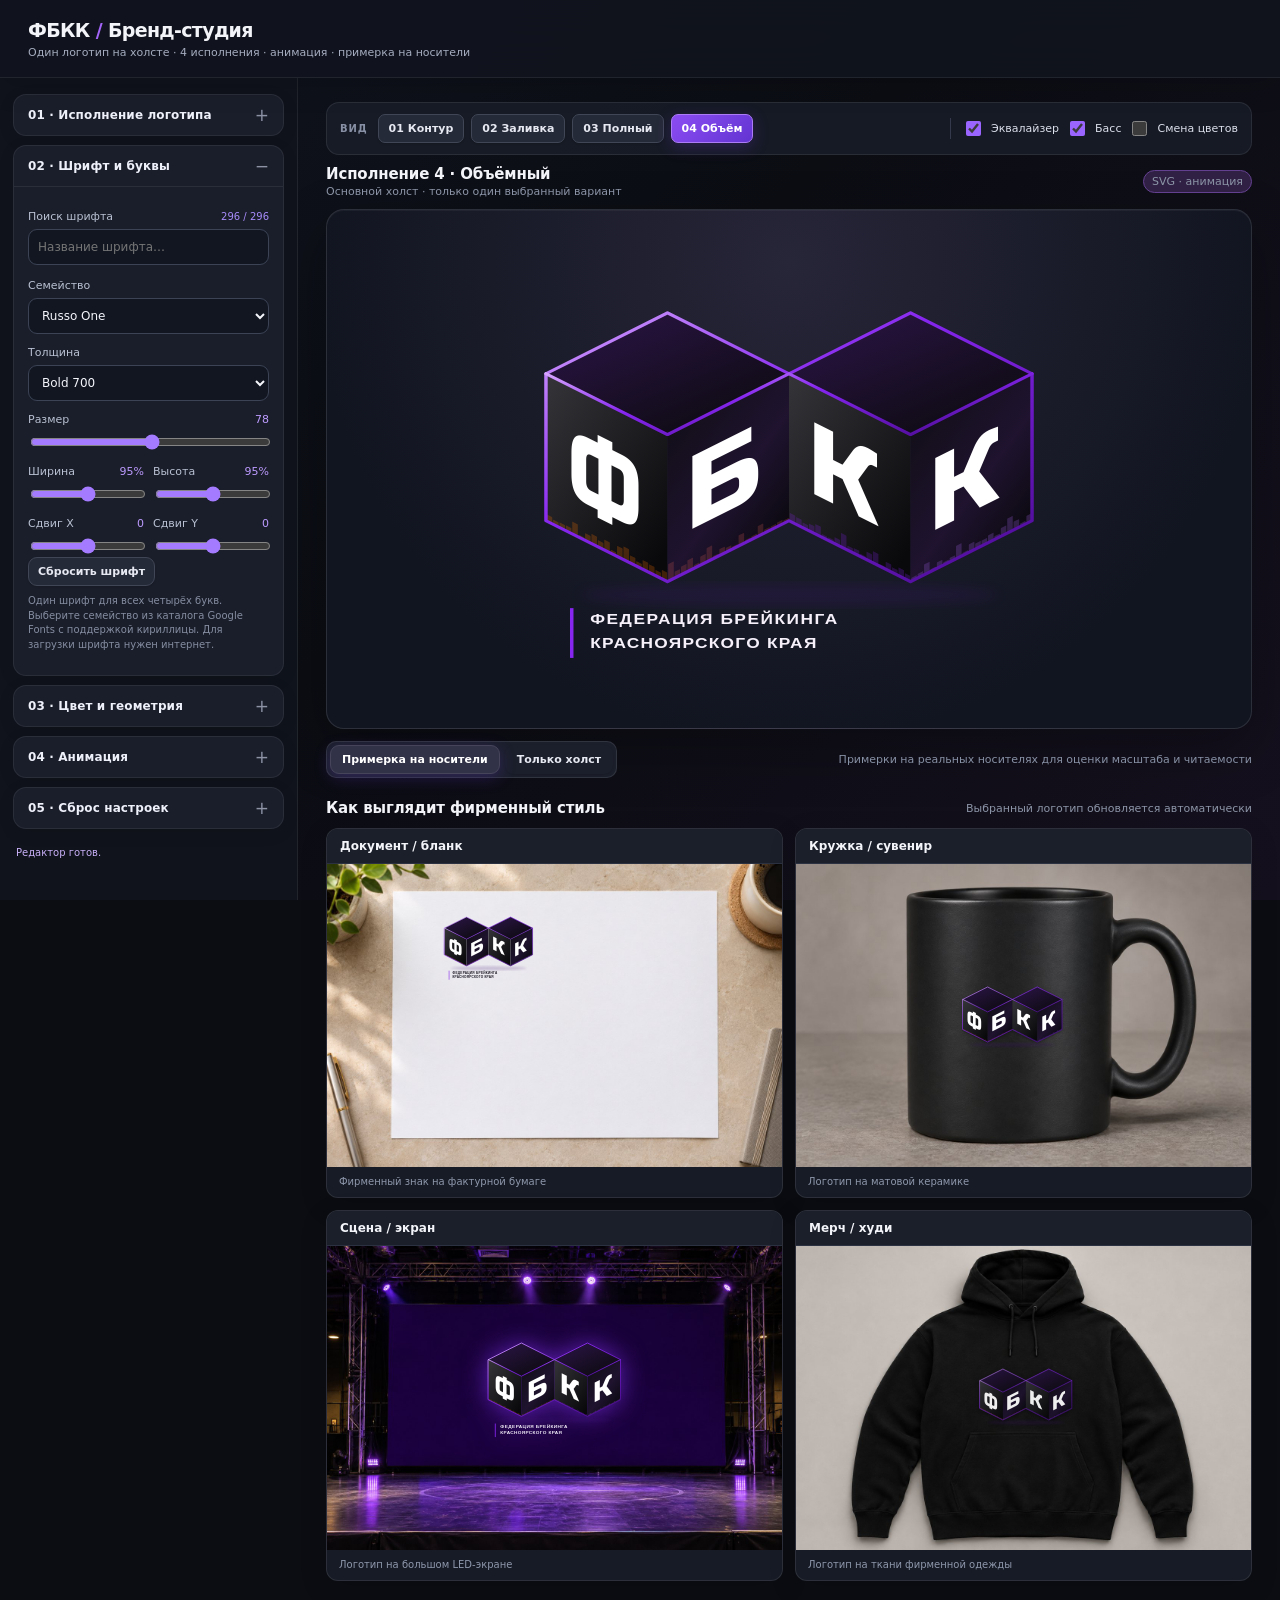
==== commit 2939c6d3: "feat: persist brand settings locally" ====
--- a/fbkk-brand-studio/index.html
+++ b/fbkk-brand-studio/index.html
@@ -48,16 +48,16 @@
 .mock-stage .mock-logo{left:31%;top:25%;width:38%;height:42%;filter:drop-shadow(0 0 12px #8b32ff99)}
 .mock-hoodie .mock-logo{left:38%;top:34%;width:25%;height:27%;opacity:.93;filter:drop-shadow(0 1px 2px #0007)}
 .random-style{width:100%;margin-top:13px;padding:10px 12px}
-</style></head><body><header><div><h1>ФБКК <span style="color:#a365f9">/</span> Бренд-студия</h1><p>Один логотип на холсте · 4 исполнения · анимация · примерка на носители</p></div><div class="topactions"><button id="save">Сохранить проект</button><button id="open">Открыть проект</button><button class="primary" id="export">Скачать SVG</button><input hidden type="file" accept=".json,application/json" id="file"></div></header><div class="layout"><aside>
+</style></head><body><header><div><h1>ФБКК <span style="color:#a365f9">/</span> Бренд-студия</h1><p>Один логотип на холсте · 4 исполнения · анимация · примерка на носители</p></div></header><div class="layout"><aside>
 <details class="section" open><summary>01 · Исполнение логотипа</summary><div class="section-body"><div class="seg" id="modes" hidden><button data-mode="wire">1 · Контур</button><button data-mode="front">2 · Заливка</button><button data-mode="flat">3 · Полный</button><button data-mode="depth">4 · Объём</button></div><label class="toggle">Подпись федерации <input type="checkbox" id="caption" checked></label><label class="toggle">Светлый фон холста <input type="checkbox" id="light"></label><label class="toggle">Поменять цвета букв и граней <input type="checkbox" id="invert"></label></div></details>
 <details class="section" open><summary>02 · Шрифт и буквы</summary><div class="section-body"><label class="label" for="fontSearch">Поиск шрифта <output id="fontCount"></output></label><input id="fontSearch" type="text" placeholder="Название шрифта…" autocomplete="off"><label class="label" for="font">Семейство</label><select id="font" aria-label="Шрифт Google с поддержкой кириллицы"></select><label class="label">Толщина</label><select id="weight"><option value="400">Regular 400</option><option value="500">Medium 500</option><option value="600">Semi Bold 600</option><option value="700" selected>Bold 700</option><option value="800">Extra Bold 800</option><option value="900">Black 900</option></select><label class="label">Размер <output id="sizeOut"></output></label><input id="size" type="range" min="45" max="110" value="78"><div class="two"><div><label class="label">Ширина <output id="widthOut"></output></label><input id="width" type="range" min="65" max="125" value="95"></div><div><label class="label">Высота <output id="heightOut"></output></label><input id="height" type="range" min="65" max="125" value="95"></div></div><div class="two"><div><label class="label">Сдвиг X <output id="xOut"></output></label><input id="x" type="range" min="-25" max="25" value="0"></div><div><label class="label">Сдвиг Y <output id="yOut"></output></label><input id="y" type="range" min="-25" max="25" value="0"></div></div><div class="compact-actions"><button id="resetFont">Сбросить шрифт</button></div><p class="hint">Один шрифт для всех четырёх букв. Выберите семейство из каталога Google Fonts с поддержкой кириллицы. Для загрузки шрифта нужен интернет.</p></div></details>
 <details class="section"><summary>03 · Цвет и геометрия</summary><div class="section-body"><div class="two"><div><label class="label">Контур</label><input id="stroke" type="color" value="#8626ef"></div><div><label class="label">Буквы</label><input id="letter" type="color" value="#ffffff"></div><div><label class="label">Грани</label><input id="face" type="color" value="#111015"></div><div><label class="label">Акцент</label><input id="accent" type="color" value="#ff7a00"></div></div><button id="randomStyle" class="primary random-style" type="button">↻ Подобрать стиль</button><label class="label">Высота кубов <output id="cubeHeightOut"></output></label><input id="cubeHeight" type="range" min="80" max="110" value="88"><p class="hint">88% — ранее согласованная визуальная коррекция высоты. Оба куба меняются синхронно.</p></div></details>
 <details class="section" open><summary>04 · Анимация</summary><div class="section-body"><label class="toggle">Эквалайзер <input type="checkbox" id="eq" checked></label><label class="label">Высота эквалайзера <output id="eqHeightOut"></output></label><input type="range" id="eqHeight" min="5" max="28" value="13"><label class="label">Прозрачность <output id="eqOpacityOut"></output></label><input type="range" id="eqOpacity" min="5" max="60" value="23"><label class="toggle">Басовый эффект <input type="checkbox" id="bass" checked></label><label class="label">Вариант баса</label><select id="bassMode"><option value="pulse">1 · Импульс</option><option value="wave">2 · Волна</option><option value="membrane" selected>3 · Мембрана</option></select><label class="label">Интенсивность баса <output id="bassPowerOut"></output></label><input type="range" id="bassPower" min="1" max="100" value="30"><label class="label">Темп <output id="bpmOut"></output></label><input type="range" id="bpm" min="65" max="160" value="112"><label class="toggle">Пауза анимации <input type="checkbox" id="paused"></label><p class="hint">Анимация имитирует музыкальный ритм. Не анализирует звук микрофона или аудиофайл.</p></div></details>
-<details class="section"><summary>05 · Проект и экспорт</summary><div class="section-body"><label class="label">Название проекта</label><input type="text" id="projectName" value="ФБКК — основной логотип"><div class="compact-actions" style="margin-top:12px"><button id="exportStatic">SVG без анимации</button><button id="exportPng">PNG холста</button><button id="reset">Сбросить всё</button></div><p class="hint">SVG содержит анимацию без внешних JS-библиотек. Шрифты Google Fonts могут потребовать подключения к сети; для полиграфии рекомендуется перевести текст в кривые.</p></div></details>
+<details class="section"><summary>05 · Сброс настроек</summary><div class="section-body"><button id="reset" type="button">Сбросить всё</button><p class="hint">Выбранный вариант автоматически сохраняется в этом браузере.</p></div></details>
 <div class="status" id="status">Редактор готов.</div></aside><main class="stage"><div class="stage-top"><div><h2 id="currentTitle">Исполнение 4 · Объёмное</h2><span>Основной холст · только один выбранный вариант</span></div><span class="pill" id="modePill">SVG · анимированный</span></div><div id="canvas" class="canvas"></div><div class="below"><div class="tabs"><button id="toggleMock" class="active">Примерка на носители</button><button id="toggleOnly">Только холст</button></div><span class="muted">Примерки на реальных носителях для оценки масштаба и читаемости</span></div><section id="mockSection"><div class="stage-top"><h2>Как выглядит фирменный стиль</h2><span>Выбранный логотип обновляется автоматически</span></div><div class="mock-grid" id="mockGrid"></div></section></main></div>
 <script>
 const CYRILLIC_FONTS=["Advent Pro","Akt","Alegreya","Alegreya Sans","Alegreya Sans SC","Alegreya SC","Alice","Alumni Sans","Alumni Sans Collegiate One","Alumni Sans Pinstripe","Alumni Sans SC","Amatic SC","Andika","Anonymous Pro","Arimo","Arsenal","Arsenal SC","Bad Script","Balsamiq Sans","Bellota","Bellota Text","Bitter","BIZ UDGothic","BIZ UDMincho","BIZ UDPGothic","BIZ UDPMincho","Bona Nova","Bona Nova SC","Brygada 1918","Cactus Classical Serif","Carlito","Cascadia Code","Cascadia Mono","Caveat","Charis SIL","Chiron GoRound TC","Chiron Hei HK","Chiron Sung HK","Chocolate Classical Sans","Climate Crisis","Comfortaa","Comforter","Comforter Brush","Comic Relief","Commissioner","Cormorant","Cormorant Garamond","Cormorant Infant","Cormorant SC","Cormorant Unicase","Cousine","Cuprum","Days One","Dela Gothic One","Didact Gothic","DotGothic16","EB Garamond","El Messiri","Exo 2","Finlandica Headline","Finlandica Text","Fira Code","Fira Mono","Fira Sans","Fira Sans Condensed","Fira Sans Extra Condensed","Flow Block","Flow Circular","Flow Rounded","Forum","Gabriela","Geist","Geist Mono","Gentium Book Plus","Gentium Plus","Geologica","Gidole","Golos Text","Google Sans","Gothic A1","Great Vibes","Hachi Maru Pop","Handjet","Hina Mincho","Huninn","IBM Plex Mono","IBM Plex Sans","IBM Plex Sans JP","IBM Plex Serif","Inter","Inter Tight","Iosevka Charon","Iosevka Charon Mono","Istok Web","JetBrains Mono","Jost","Jura","Kablammo","Kaisei Decol","Kaisei HarunoUmi","Kaisei Opti","Kaisei Tokumin","Kelly Slab","Kiwi Maru","Klee One","Kosugi","Kosugi Maru","Kurale","Ledger","Libertinus Sans","Libertinus Serif","Libertinus Serif Display","Libre Franklin","Lilex","LINE Seed JP","Liter","Literata","Lobster","Lora","Lunasima","LXGW Marker Gothic","LXGW WenKai Mono TC","LXGW WenKai TC","M PLUS 1p","M PLUS Rounded 1c","Manrope","Marck Script","Marmelad","Martian Mono","Merriweather","Moderustic","Monomakh","Montserrat","Montserrat Alternates","Montserrat Underline","Mulish","Murecho","Nata Sans","Neucha","News Cycle","Nobile","Noto Sans","Noto Sans Display","Noto Sans HK","Noto Sans JP","Noto Sans KR","Noto Sans Mono","Noto Sans SC","Noto Sans TC","Noto Serif","Noto Serif Display","Noto Serif HK","Noto Serif JP","Noto Serif KR","Noto Serif SC","Noto Serif TC","Nunito","Nunito Sans","Oi","Old Standard TT","Onest","Open Sans","Oranienbaum","Orelega One","Oswald","Overpass","Overpass Mono","Pacifico","Pangolin","Pattaya","Philosopher","Piazzolla","Pixelify Sans","Play","Playfair","Playfair Display","Playfair Display SC","Playpen Sans","Pliant","Pochaevsk","Podkova","Poiret One","Ponomar","Prata","Press Start 2P","Prosto One","PT Mono","PT Sans","PT Sans Caption","PT Sans Narrow","PT Serif","PT Serif Caption","Raleway","Rampart One","Reggae One","Roboto","Roboto Condensed","Roboto Flex","Roboto Mono","Roboto Serif","Roboto Slab","Rubik","Rubik 80s Fade","Rubik Beastly","Rubik Broken Fax","Rubik Bubbles","Rubik Burned","Rubik Dirt","Rubik Distressed","Rubik Doodle Shadow","Rubik Doodle Triangles","Rubik Gemstones","Rubik Glitch","Rubik Glitch Pop","Rubik Iso","Rubik Lines","Rubik Maps","Rubik Marker Hatch","Rubik Maze","Rubik Microbe","Rubik Mono One","Rubik Moonrocks","Rubik Pixels","Rubik Puddles","Rubik Scribble","Rubik Spray Paint","Rubik Storm","Rubik Vinyl","Rubik Wet Paint","Ruda","Ruslan Display","Russo One","Sansation","Sawarabi Gothic","Scada","Science Gothic","Seymour One","Shafarik","Shantell Sans","SN Pro","Sofia Sans","Sofia Sans Condensed","Sofia Sans Extra Condensed","Sofia Sans Semi Condensed","Source Code Pro","Source Sans 3","Source Serif 4","Spectral","Spectral SC","Stalinist One","Stick","STIX Two Text","Tektur","Tenor Sans","TikTok Sans","Tinos","Tiny5","Tiny5 Duo","Train One","Triodion","Tuffy","Ubuntu","Ubuntu Condensed","Ubuntu Mono","Ubuntu Sans","Ubuntu Sans Mono","Unbounded","Underdog","UoqMunThenKhung","Viaoda Libre","Victor Mono","Vollkorn","Vollkorn SC","WDXL Lubrifont JP N","WDXL Lubrifont SC","WDXL Lubrifont TC","Wix Madefor Display","Wix Madefor Text","Xmind","Yanone Kaffeesatz","Yeseva One","Yomogi","Ysabeau","Ysabeau Infant","Ysabeau Office","Ysabeau SC","Yuji Boku","Yuji Mai","Yuji Syuku","Zen Antique","Zen Antique Soft","Zen Kaku Gothic Antique","Zen Kaku Gothic New","Zen Kurenaido","Zen Maru Gothic","Zen Old Mincho"];
-const $=id=>document.getElementById(id);const defaults={mode:'depth',caption:true,light:false,invert:false,font:'Russo One',weight:700,size:78,width:95,height:95,x:0,y:0,stroke:'#8626ef',letter:'#ffffff',face:'#111015',accent:'#ff7a00',cubeHeight:88,eq:true,eqHeight:13,eqOpacity:23,bass:true,bassMode:'membrane',bassPower:30,bpm:112,paused:false,projectName:'ФБКК — основной логотип'};let s={...defaults};let loaded=new Set();let updateTimer;const modes={wire:'1 · Контурный',front:'2 · С заливкой',flat:'3 · Полный',depth:'4 · Объёмный'};
+const $=id=>document.getElementById(id);const defaults={mode:'depth',caption:true,light:false,invert:false,font:'Russo One',weight:700,size:78,width:95,height:95,x:0,y:0,stroke:'#8626ef',letter:'#ffffff',face:'#111015',accent:'#ff7a00',cubeHeight:88,eq:true,eqHeight:13,eqOpacity:23,bass:true,bassMode:'membrane',bassPower:30,bpm:112,paused:false};let s={...defaults};let loaded=new Set();let updateTimer;const modes={wire:'1 · Контурный',front:'2 · С заливкой',flat:'3 · Полный',depth:'4 · Объёмный'};
 const faces=[[[100,95],[205,155],[205,300],[100,240]],[[205,155],[310,95],[310,240],[205,300]],[[310,95],[415,155],[415,300],[310,240]],[[415,155],[520,95],[520,240],[415,300]]];const tops=[[[100,95],[205,35],[310,95],[205,155]],[[310,95],[415,35],[520,95],[415,155]]];const poly=p=>p.map(q=>q.join(',')).join(' ');const esc=t=>String(t).replace(/[&<>"']/g,c=>({'&':'&amp;','<':'&lt;','>':'&gt;','"':'&quot;',"'":'&apos;'}[c]));
 function populateFonts(query=''){const select=$('font');const current=s.font;const matches=CYRILLIC_FONTS.filter(name=>name.toLocaleLowerCase().includes(query.trim().toLocaleLowerCase()));select.replaceChildren();for(const name of matches){const option=document.createElement('option');option.value=name;option.textContent=name;select.append(option)}if(!matches.includes(current)){const option=document.createElement('option');option.value=current;option.textContent=current+' · выбран';select.prepend(option)}select.value=current;$('fontCount').textContent=matches.length+' / '+CYRILLIC_FONTS.length} $('fontSearch').addEventListener('input',e=>populateFonts(e.target.value));
 function loadFont(name){if(!name||loaded.has(name))return;loaded.add(name);const l=document.createElement('link');l.rel='stylesheet';l.href='https://fonts.googleapis.com/css2?family='+encodeURIComponent(name).replace(/%20/g,'+')+'&display=swap';l.onload=()=>document.fonts.load('100px "'+name.replace(/["<>]/g,'')+'"','ФБКК').then(()=>render()).catch(()=>{});document.head.appendChild(l);}
@@ -79,7 +79,7 @@
 function randomStyle(){const choices=[];for(const font of STYLE_FONTS)for(const palette of STYLE_PALETTES)if(font!==s.font||palette.stroke!==s.stroke)choices.push({font,palette});const chosen=choices[Math.floor(Math.random()*choices.length)];Object.assign(s,chosen.palette,{font:chosen.font,weight:700,invert:false});$('fontSearch').value='';sync();$('status').textContent='Подобран стиль: '+chosen.font+' · '+chosen.palette.stroke}
 $('randomStyle').onclick=randomStyle;
 function updateState(){for(const key of Object.keys(defaults)){const el=$(key);if(!el)continue;if(el.type==='checkbox')s[key]=el.checked;else if(el.type==='range'||el.id==='weight')s[key]=Number(el.value);else s[key]=el.value}render()}
-function render(){loadFont(s.font);document.querySelectorAll('[data-mode]').forEach(b=>b.classList.toggle('active',b.dataset.mode===s.mode));$('currentTitle').textContent='Исполнение '+modes[s.mode];$('modePill').textContent='SVG · '+(s.paused?'пауза':s.eq||s.bass?'анимация':'статичный');$('canvas').classList.toggle('light',s.light);$('canvas').innerHTML=logoSvg({animated:true,background:s.light?'white':'#171b27'});const svg=$('canvas').querySelector('svg');if(svg&&s.paused)svg.pauseAnimations();for(const key of ['size','width','height','x','y','cubeHeight','eqHeight','eqOpacity','bassPower','bpm'])$(key+'Out').textContent=s[key]+(['width','height','cubeHeight','eqOpacity','bassPower'].includes(key)?'%':key==='bpm'?' BPM':'');renderMockups()}
+function render(){loadFont(s.font);document.querySelectorAll('[data-mode]').forEach(b=>b.classList.toggle('active',b.dataset.mode===s.mode));$('currentTitle').textContent='Исполнение '+modes[s.mode];$('modePill').textContent='SVG · '+(s.paused?'пауза':s.eq||s.bass?'анимация':'статичный');$('canvas').classList.toggle('light',s.light);$('canvas').innerHTML=logoSvg({animated:true,background:s.light?'white':'#171b27'});const svg=$('canvas').querySelector('svg');if(svg&&s.paused)svg.pauseAnimations();for(const key of ['size','width','height','x','y','cubeHeight','eqHeight','eqOpacity','bassPower','bpm'])$(key+'Out').textContent=s[key]+(['width','height','cubeHeight','eqOpacity','bassPower'].includes(key)?'%':key==='bpm'?' BPM':'');renderMockups();try{localStorage.setItem('fbkk-brand-studio-settings-v1',JSON.stringify(s))}catch{}}
 function mockLogo(caption,background){const old=s.caption;s.caption=caption;try{return logoSvg({animated:false,background,caption})}finally{s.caption=old}}
 function renderMockups(){const items=[
   {name:'Документ / бланк',file:'letterhead',caption:true,background:'white',note:'Фирменный знак на фактурной бумаге'},
@@ -87,8 +87,7 @@
   {name:'Сцена / экран',file:'stage',caption:true,background:'dark',note:'Логотип на большом LED-экране'},
   {name:'Мерч / худи',file:'hoodie',caption:false,background:'dark',note:'Логотип на ткани фирменной одежды'}
 ];$('mockGrid').innerHTML=items.map(item=>`<article class="mock mock-${item.file}"><header>${item.name}</header><div class="visual"><img src="assets/fbkk-mockups/${item.file}.jpg" alt="" loading="lazy"><div class="mock-logo" aria-label="Логотип ФБКК на носителе">${mockLogo(item.caption,item.background)}</div></div><footer>${item.note}</footer></article>`).join('')}
-function download(filename,content,mime){const url=URL.createObjectURL(new Blob([content],{type:mime}));const a=document.createElement('a');a.href=url;a.download=filename;document.body.appendChild(a);a.click();a.remove();setTimeout(()=>URL.revokeObjectURL(url),1000)}function svgForExport(animated){const svg=logoSvg({animated,background:s.light?'white':'#171b27'});const family=encodeURIComponent(s.font).replace(/%20/g,'+');return svg.replace('<defs>',`<defs><style>@import url('https://fonts.googleapis.com/css2?family=${family}&amp;display=swap');</style>`)}
-$('export').onclick=()=>download('FBKK_'+s.mode+'_animated.svg',svgForExport(true),'image/svg+xml');$('exportStatic').onclick=()=>download('FBKK_'+s.mode+'_static.svg',svgForExport(false),'image/svg+xml');$('save').onclick=()=>download('FBKK_brand_project.json',JSON.stringify({version:6,settings:s},null,2),'application/json');$('open').onclick=()=>$('file').click();$('file').onchange=async e=>{try{const d=JSON.parse(await e.target.files[0].text());if(!d.settings||!d.settings.mode||!modes[d.settings.mode])throw Error('Неверный формат');s={...defaults,...d.settings};sync();$('status').textContent='Проект загружен.'}catch(err){$('status').textContent='Ошибка: '+err.message}e.target.value=''};function sync(){populateFonts($('fontSearch').value);for(const [key,value] of Object.entries(s)){const el=$(key);if(el){if(el.type==='checkbox')el.checked=value;else el.value=value}}render()};$('reset').onclick=()=>{if(confirm('Вернуть все настройки к исходным?')){s={...defaults};sync()}};$('resetFont').onclick=()=>{Object.assign(s,{font:'Russo One',weight:700,size:78,width:95,height:95,x:0,y:0});sync()};document.querySelectorAll('[data-mode]').forEach(b=>b.onclick=()=>{s.mode=b.dataset.mode;render()});for(const key of Object.keys(defaults)){const el=$(key);if(el)el.addEventListener('input',()=>{updateState()})};$('toggleOnly').onclick=()=>{$('mockSection').classList.add('hidden');$('toggleOnly').classList.add('active');$('toggleMock').classList.remove('active')};$('toggleMock').onclick=()=>{$('mockSection').classList.remove('hidden');$('toggleMock').classList.add('active');$('toggleOnly').classList.remove('active')};$('exportPng').onclick=async()=>{try{const src=svgForExport(false),url=URL.createObjectURL(new Blob([src],{type:'image/svg+xml'})),im=new Image();im.onload=()=>{const c=document.createElement('canvas');c.width=1600;c.height=s.caption?1246:1000;const ctx=c.getContext('2d');ctx.drawImage(im,0,0,c.width,c.height);URL.revokeObjectURL(url);c.toBlob(b=>{if(b){const u=URL.createObjectURL(b),a=document.createElement('a');a.href=u;a.download='FBKK_'+s.mode+'.png';a.click();setTimeout(()=>URL.revokeObjectURL(u),1000)}else $('status').textContent='PNG недоступен: браузер заблокировал экспорт шрифта.'})};im.onerror=()=>{$('status').textContent='Не удалось преобразовать SVG в PNG.';URL.revokeObjectURL(url)};im.src=url}catch(e){$('status').textContent=e.message}};sync();
+function sync(){populateFonts($('fontSearch').value);for(const [key,value] of Object.entries(s)){const el=$(key);if(el){if(el.type==='checkbox')el.checked=value;else el.value=value}}render()};$('reset').onclick=()=>{if(confirm('Вернуть все настройки к исходным?')){s={...defaults};sync()}};$('resetFont').onclick=()=>{Object.assign(s,{font:'Russo One',weight:700,size:78,width:95,height:95,x:0,y:0});sync()};document.querySelectorAll('[data-mode]').forEach(b=>b.onclick=()=>{s.mode=b.dataset.mode;render()});for(const key of Object.keys(defaults)){const el=$(key);if(el)el.addEventListener('input',()=>{updateState()})};$('toggleOnly').onclick=()=>{$('mockSection').classList.add('hidden');$('toggleOnly').classList.add('active');$('toggleMock').classList.remove('active')};$('toggleMock').onclick=()=>{$('mockSection').classList.remove('hidden');$('toggleMock').classList.add('active');$('toggleOnly').classList.remove('active')};try{const saved=JSON.parse(localStorage.getItem('fbkk-brand-studio-settings-v1'));if(saved&&typeof saved==='object'&&modes[saved.mode]&&CYRILLIC_FONTS.includes(saved.font))s={...defaults,...saved}}catch{}sync();
 </script>
 <script>
 /* Additional quick controls mirror the existing editor state; rendering and export stay unchanged. */
